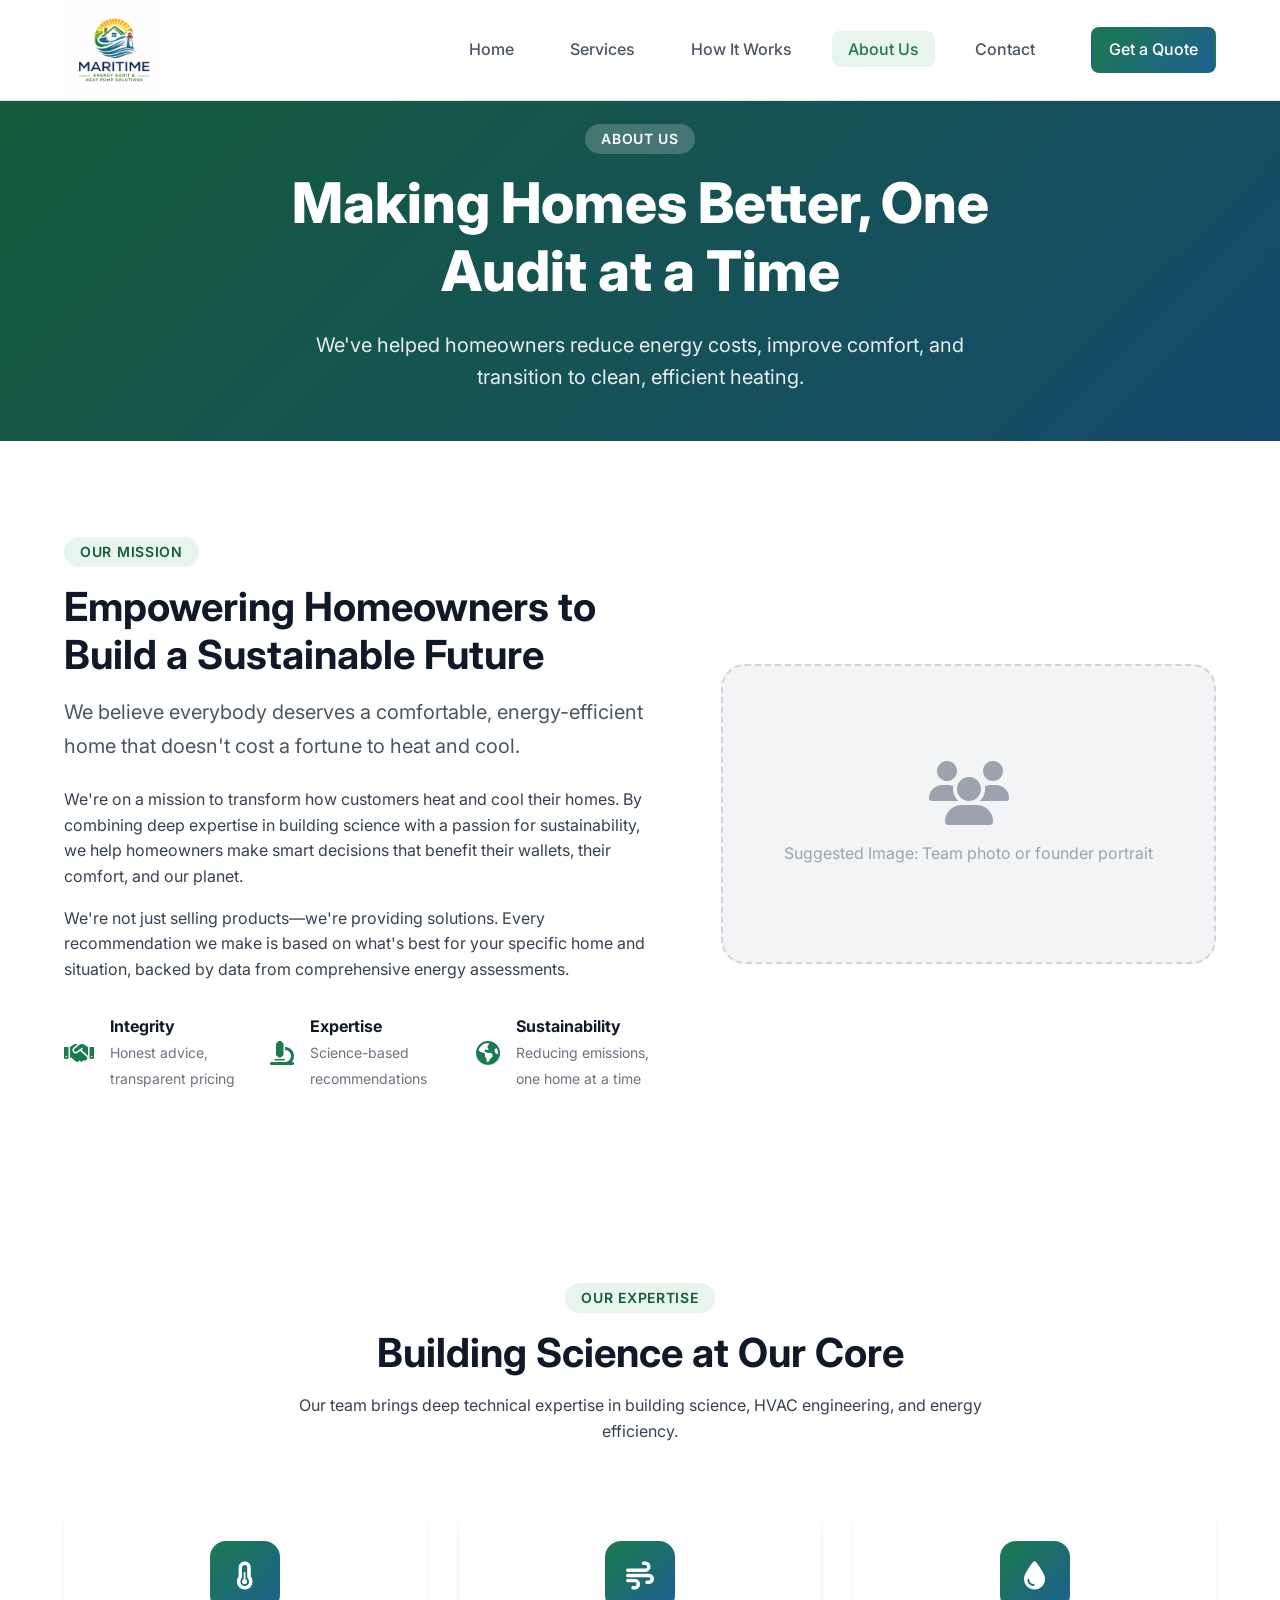
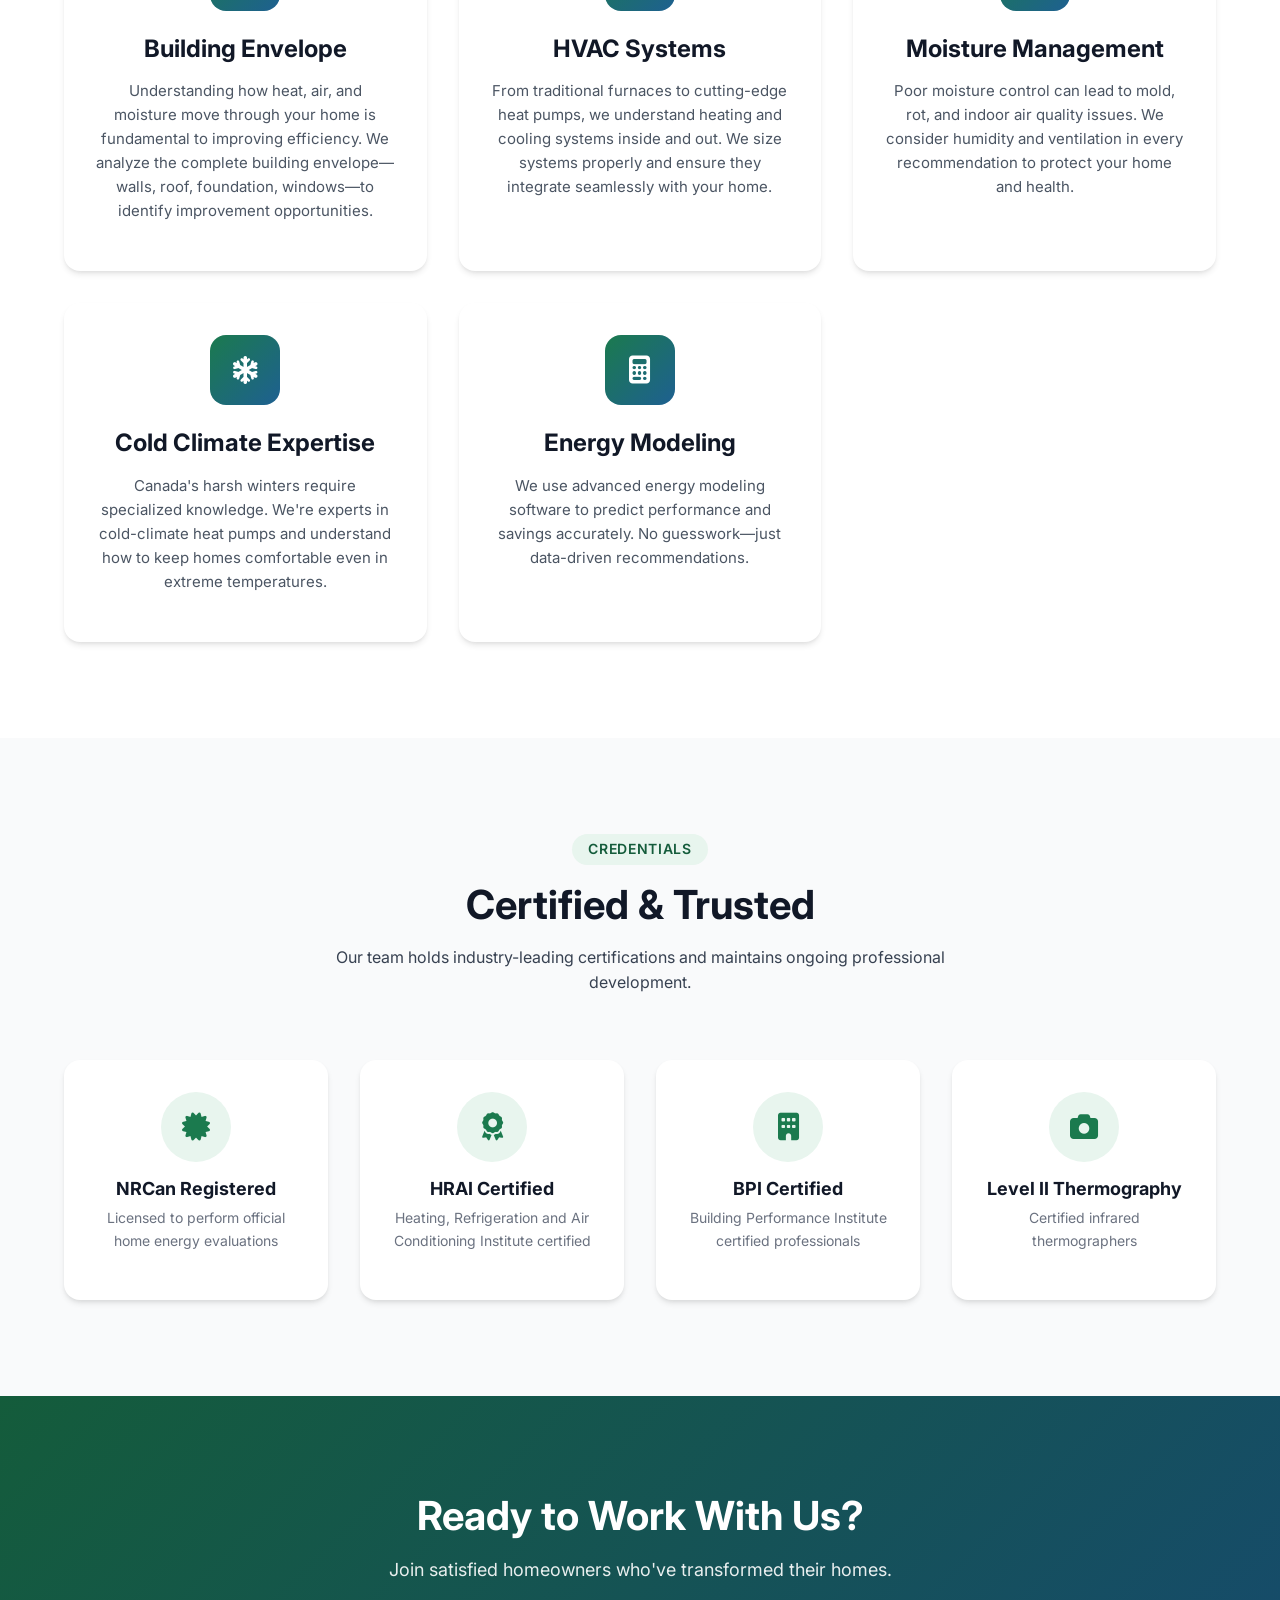
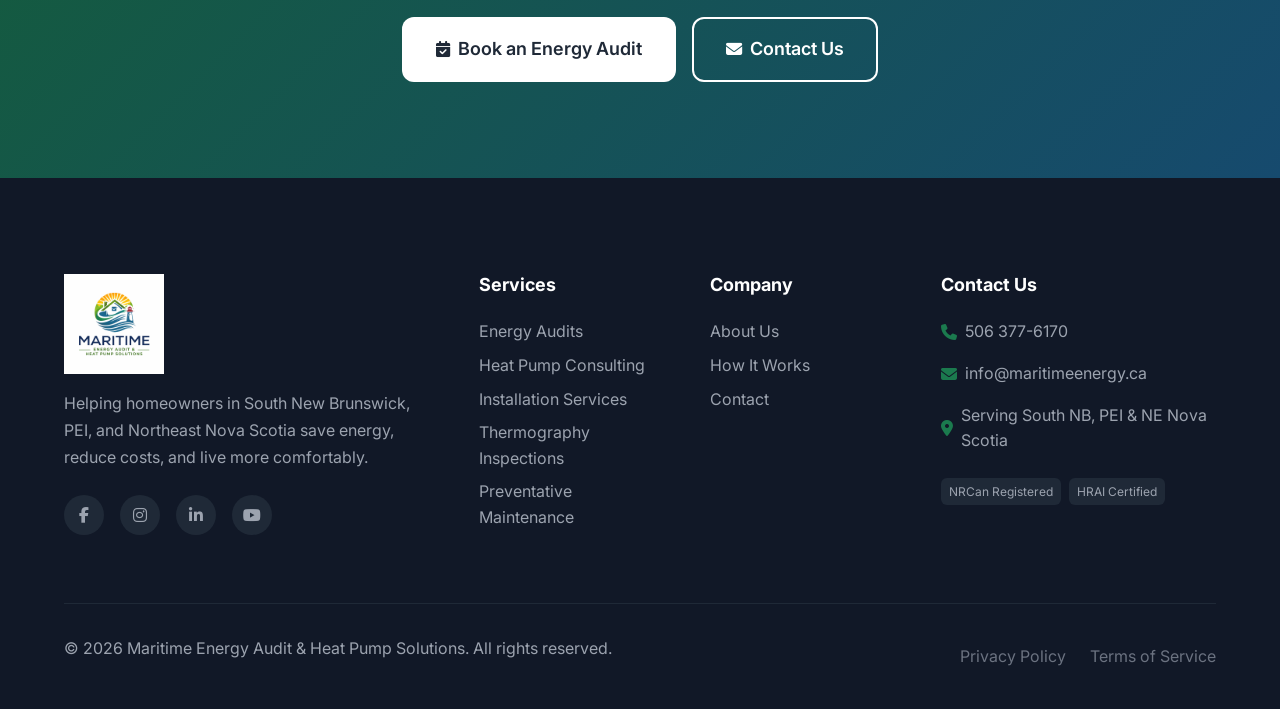
==== about.html @ e9a9e1b7 "Initial commit: Maritime Energy Audit & Heat Pump Solutions website" ====
<!DOCTYPE html>
<html lang="en">
<head>
    <meta charset="UTF-8">
    <meta name="viewport" content="width=device-width, initial-scale=1.0">
    <meta name="description" content="Learn about Maritime Energy Audit & Heat Pump Solutions - the Maritimes' trusted provider of home energy audits, heat pump consulting, and installation servi                <h2>Join satisfied homeowners who've transformed their homes with Maritime Energy Solutions.</h2>es.">
    <meta name="keywords" content="About Maritime Energy, Energy Efficiency Company Maritimes, Heat Pump Experts, Building Science, Nova Scotia, New Brunswick, PEI">
    <title>About Us | Maritime Energy Audit & Heat Pump Solutions</title>
    <link rel="stylesheet" href="css/styles.css">
    <link rel="stylesheet" href="https://cdnjs.cloudflare.com/ajax/libs/font-awesome/6.4.0/css/all.min.css">
    <link href="https://fonts.googleapis.com/css2?family=Inter:wght@300;400;500;600;700;800&display=swap" rel="stylesheet">
</head>
<body>
    <!-- Navigation -->
    <nav class="navbar" id="navbar">
        <div class="container">
            <a href="index.html" class="logo">
                <img src="images/logo.png" alt="Maritime Energy Audit & Heat Pump Solutions" class="logo-img">
            </a>
            <button class="nav-toggle" id="navToggle" aria-label="Toggle navigation">
                <span></span>
                <span></span>
                <span></span>
            </button>
            <ul class="nav-menu" id="navMenu">
                <li><a href="index.html">Home</a></li>
                <li><a href="services.html">Services</a></li>
                <li><a href="how-it-works.html">How It Works</a></li>
                
                <li><a href="about.html" class="active">About Us</a></li>
                <li><a href="contact.html">Contact</a></li>
                <li><a href="contact.html" class="btn btn-primary btn-nav">Get a Quote</a></li>
            </ul>
        </div>
    </nav>

    <!-- Page Hero -->
    <section class="page-hero about-hero">
        <div class="container">
            <div class="page-hero-content">
                <span class="section-tag">About Us</span>
                <h1>Making Homes Better, One Audit at a Time</h1>
                <p> We've helped homeowners reduce energy costs, improve comfort, and transition to clean, efficient heating.</p>
            </div>
        </div>
    </section>

    <!-- Mission Section -->
    <section class="mission-section section">
        <div class="container">
            <div class="mission-grid">
                <div class="mission-content">
                    <span class="section-tag">Our Mission</span>
                    <h2>Empowering Homeowners to Build a Sustainable Future</h2>
                    <p class="lead">We believe everybody deserves a comfortable, energy-efficient home that doesn't cost a fortune to heat and cool.</p>
                    <p>We're on a mission to transform how customers heat and cool their homes. By combining deep expertise in building science with a passion for sustainability, we help homeowners make smart decisions that benefit their wallets, their comfort, and our planet.</p>
                    <p>We're not just selling products—we're providing solutions. Every recommendation we make is based on what's best for your specific home and situation, backed by data from comprehensive energy assessments.</p>
                    <div class="mission-values">
                        <div class="value-item">
                            <i class="fas fa-handshake"></i>
                            <div>
                                <strong>Integrity</strong>
                                <span>Honest advice, transparent pricing</span>
                            </div>
                        </div>
                        <div class="value-item">
                            <i class="fas fa-microscope"></i>
                            <div>
                                <strong>Expertise</strong>
                                <span>Science-based recommendations</span>
                            </div>
                        </div>
                        <div class="value-item">
                            <i class="fas fa-globe-americas"></i>
                            <div>
                                <strong>Sustainability</strong>
                                <span>Reducing emissions, one home at a time</span>
                            </div>
                        </div>
                    </div>
                </div>
                <div class="mission-image">
                    <div class="image-placeholder large">
                        <i class="fas fa-users"></i>
                        <span>Suggested Image: Team photo or founder portrait</span>
                    </div>
                </div>
            </div>
        </div>
    </section>

    <!-- Expertise Section -->
    <section class="expertise-section section">
        <div class="container">
            <div class="section-header">
                <span class="section-tag">Our Expertise</span>
                <h2>Building Science at Our Core</h2>
                <p>Our team brings deep technical expertise in building science, HVAC engineering, and energy efficiency.</p>
            </div>
            <div class="expertise-grid">
                <div class="expertise-card">
                    <div class="expertise-icon">
                        <i class="fas fa-thermometer-half"></i>
                    </div>
                    <h3>Building Envelope</h3>
                    <p>Understanding how heat, air, and moisture move through your home is fundamental to improving efficiency. We analyze the complete building envelope—walls, roof, foundation, windows—to identify improvement opportunities.</p>
                </div>
                <div class="expertise-card">
                    <div class="expertise-icon">
                        <i class="fas fa-wind"></i>
                    </div>
                    <h3>HVAC Systems</h3>
                    <p>From traditional furnaces to cutting-edge heat pumps, we understand heating and cooling systems inside and out. We size systems properly and ensure they integrate seamlessly with your home.</p>
                </div>
                <div class="expertise-card">
                    <div class="expertise-icon">
                        <i class="fas fa-tint"></i>
                    </div>
                    <h3>Moisture Management</h3>
                    <p>Poor moisture control can lead to mold, rot, and indoor air quality issues. We consider humidity and ventilation in every recommendation to protect your home and health.</p>
                </div>
                <div class="expertise-card">
                    <div class="expertise-icon">
                        <i class="fas fa-snowflake"></i>
                    </div>
                    <h3>Cold Climate Expertise</h3>
                    <p>Canada's harsh winters require specialized knowledge. We're experts in cold-climate heat pumps and understand how to keep homes comfortable even in extreme temperatures.</p>
                </div>
                <div class="expertise-card">
                    <div class="expertise-icon">
                        <i class="fas fa-calculator"></i>
                    </div>
                    <h3>Energy Modeling</h3>
                    <p>We use advanced energy modeling software to predict performance and savings accurately. No guesswork—just data-driven recommendations.</p>
                </div>
            </div>
        </div>
    </section>

    <!-- Certifications Section -->
    <section class="certifications-section section bg-light">
        <div class="container">
            <div class="section-header">
                <span class="section-tag">Credentials</span>
                <h2>Certified & Trusted</h2>
                <p>Our team holds industry-leading certifications and maintains ongoing professional development.</p>
            </div>
            <div class="cert-grid">
                <div class="cert-item">
                    <div class="cert-logo">
                        <i class="fas fa-certificate"></i>
                    </div>
                    <h4>NRCan Registered</h4>
                    <p>Licensed to perform official home energy evaluations</p>
                </div>
                <div class="cert-item">
                    <div class="cert-logo">
                        <i class="fas fa-award"></i>
                    </div>
                    <h4>HRAI Certified</h4>
                    <p>Heating, Refrigeration and Air Conditioning Institute certified</p>
                </div>
                <div class="cert-item">
                    <div class="cert-logo">
                        <i class="fas fa-building"></i>
                    </div>
                    <h4>BPI Certified</h4>
                    <p>Building Performance Institute certified professionals</p>
                </div>
                <div class="cert-item">
                    <div class="cert-logo">
                        <i class="fas fa-camera"></i>
                    </div>
                    <h4>Level II Thermography</h4>
                    <p>Certified infrared thermographers</p>
                </div>
            </div>
        </div>
    </section>

    <!-- CTA Section -->
    <section class="cta section">
        <div class="container">
            <div class="cta-content">
                <h2>Ready to Work With Us?</h2>
                <p>Join satisfied homeowners who've transformed their homes.</p>
                <div class="cta-buttons">
                    <a href="contact.html?service=audit" class="btn btn-white btn-lg">
                        <i class="fas fa-calendar-check"></i>
                        Book an Energy Audit
                    </a>
                    <a href="contact.html" class="btn btn-outline-white btn-lg">
                        <i class="fas fa-envelope"></i>
                        Contact Us
                    </a>
                </div>
            </div>
        </div>
    </section>

    <!-- Footer -->
    <footer class="footer">
        <div class="container">
            <div class="footer-grid">
                <div class="footer-brand">
                    <a href="index.html" class="logo">
                        <img src="images/logo.png" alt="Maritime Energy Audit & Heat Pump Solutions" class="logo-img">
                    </a>
                    <p>Helping homeowners in South New Brunswick, PEI, and Northeast Nova Scotia save energy, reduce costs, and live more comfortably.</p>
                    <div class="social-links">
                        <a href="#" aria-label="Facebook"><i class="fab fa-facebook-f"></i></a>
                        <a href="#" aria-label="Instagram"><i class="fab fa-instagram"></i></a>
                        <a href="#" aria-label="LinkedIn"><i class="fab fa-linkedin-in"></i></a>
                        <a href="#" aria-label="YouTube"><i class="fab fa-youtube"></i></a>
                    </div>
                </div>
                <div class="footer-links">
                    <h4>Services</h4>
                    <ul>
                        <li><a href="services.html#audits">Energy Audits</a></li>
                        <li><a href="services.html#consulting">Heat Pump Consulting</a></li>
                        <li><a href="services.html#installation">Installation Services</a></li>
                        <li><a href="services.html#thermography">Thermography Inspections</a></li>
                        <li><a href="services.html#maintenance">Preventative Maintenance</a></li>
                    </ul>
                </div>
                <div class="footer-links">
                    <h4>Company</h4>
                    <ul>
                        <li><a href="about.html">About Us</a></li>
                        <li><a href="how-it-works.html">How It Works</a></li>
                        
                        <li><a href="contact.html">Contact</a></li>
                    </ul>
                </div>
                <div class="footer-contact">
                    <h4>Contact Us</h4>
                    <ul>
                        <li><i class="fas fa-phone"></i> 506 377-6170</li>
                        <li><i class="fas fa-envelope"></i> info@maritimeenergy.ca</li>
                        <li><i class="fas fa-map-marker-alt"></i> Serving South NB, PEI & NE Nova Scotia</li>
                    </ul>
                    <div class="certifications">
                        <span class="cert-badge">NRCan Registered</span>
                        <span class="cert-badge">HRAI Certified</span>
                    </div>
                </div>
            </div>
            <div class="footer-bottom">
                <p>&copy; 2026 Maritime Energy Audit & Heat Pump Solutions. All rights reserved.</p>
                <div class="footer-legal">
                    <a href="#">Privacy Policy</a>
                    <a href="#">Terms of Service</a>
                </div>
            </div>
        </div>
    </footer>

    <script src="js/main.js"></script>
</body>
</html>
---- css/styles.css ----
/* ===================================
   GreenHome Energy Solutions
   Main Stylesheet
   =================================== */

/* ===== CSS Variables ===== */
:root {
    /* Primary Colors - Maritime Theme */
    --primary-green: #1B7A4E;
    --primary-green-dark: #145C3B;
    --primary-green-light: #E8F5EE;
    --primary-blue: #1E6091;
    --primary-blue-dark: #164A6E;
    --primary-blue-light: #E3F1F9;
    
    /* Accent Colors for Maritime Theme */
    --maritime-teal: #2A9D8F;
    --maritime-sun: #F9A825;
    --maritime-red: #C62828;
    
    /* Neutral Colors */
    --white: #FFFFFF;
    --gray-50: #F9FAFB;
    --gray-100: #F3F4F6;
    --gray-200: #E5E7EB;
    --gray-300: #D1D5DB;
    --gray-400: #9CA3AF;
    --gray-500: #6B7280;
    --gray-600: #4B5563;
    --gray-700: #374151;
    --gray-800: #1F2937;
    --gray-900: #111827;
    
    /* Accent Colors */
    --accent-yellow: #F59E0B;
    --accent-red: #EF4444;
    --success: #10B981;
    --warning: #F59E0B;
    --error: #EF4444;
    
    /* Gradients */
    --gradient-primary: linear-gradient(135deg, #1B7A4E 0%, #1E6091 100%);
    --gradient-hero: linear-gradient(135deg, #145C3B 0%, #164A6E 100%);
    --gradient-dark: linear-gradient(135deg, #1F2937 0%, #111827 100%);
    
    /* Typography */
    --font-family: 'Inter', -apple-system, BlinkMacSystemFont, 'Segoe UI', Roboto, sans-serif;
    --font-size-base: 16px;
    --line-height-base: 1.6;
    
    /* Spacing */
    --spacing-xs: 0.25rem;
    --spacing-sm: 0.5rem;
    --spacing-md: 1rem;
    --spacing-lg: 1.5rem;
    --spacing-xl: 2rem;
    --spacing-2xl: 3rem;
    --spacing-3xl: 4rem;
    --spacing-4xl: 6rem;

    /* Header height (used to offset fixed navbar) */
    --header-height: 100px;
    
    /* Border Radius */
    --radius-sm: 0.375rem;
    --radius-md: 0.5rem;
    --radius-lg: 0.75rem;
    --radius-xl: 1rem;
    --radius-2xl: 1.5rem;
    --radius-full: 9999px;

    /* Shadows */
    --shadow-sm: 0 1px 2px 0 rgba(0, 0, 0, 0.05);
    --shadow-md: 0 4px 6px -1px rgba(0, 0, 0, 0.1), 0 2px 4px -1px rgba(0, 0, 0, 0.06);
    --shadow-lg: 0 10px 15px -3px rgba(0, 0, 0, 0.1), 0 4px 6px -2px rgba(0, 0, 0, 0.05);
    --shadow-xl: 0 20px 25px -5px rgba(0, 0, 0, 0.1), 0 10px 10px -5px rgba(0, 0, 0, 0.04);
    --shadow-2xl: 0 25px 50px -12px rgba(0, 0, 0, 0.25);
    
    /* Transitions */
    --transition-fast: 150ms ease;
    --transition-base: 300ms ease;
    --transition-slow: 500ms ease;
    
    /* Container */
    --container-max: 1200px;
    --container-padding: 1.5rem;
}

/* ===== Reset & Base ===== */
*, *::before, *::after {
    box-sizing: border-box;
    margin: 0;
    padding: 0;
}

html {
    font-size: var(--font-size-base);
    scroll-behavior: smooth;
}

body {
    font-family: var(--font-family);
    line-height: var(--line-height-base);
    color: var(--gray-700);
    background-color: var(--white);
    -webkit-font-smoothing: antialiased;
    -moz-osx-font-smoothing: grayscale;
    padding-top: var(--header-height); /* offset content for fixed header */
}

img {
    max-width: 100%;
    height: auto;
    display: block;
}

a {
    color: var(--primary-green);
    text-decoration: none;
    transition: color var(--transition-fast);
}

a:hover {
    color: var(--primary-green-dark);
}

ul, ol {
    list-style: none;
}

/* ===== Typography ===== */
h1, h2, h3, h4, h5, h6 {
    color: var(--gray-900);
    font-weight: 700;
    line-height: 1.2;
    margin-bottom: var(--spacing-md);
}

h1 {
    font-size: clamp(2.25rem, 5vw, 3.5rem);
    font-weight: 800;
}

h2 {
    font-size: clamp(1.75rem, 4vw, 2.5rem);
}

h3 {
    font-size: clamp(1.25rem, 3vw, 1.5rem);
}

h4 {
    font-size: 1.125rem;
}

p {
    margin-bottom: var(--spacing-md);
}

.lead {
    font-size: 1.125rem;
    color: var(--gray-600);
    line-height: 1.7;
}

/* ===== Layout ===== */
.container {
    max-width: var(--container-max);
    margin: 0 auto;
    padding: 0 var(--container-padding);
}

.section {
    padding: var(--spacing-4xl) 0;
}

.section.bg-light {
    background-color: var(--gray-50);
}

.section-header {
    text-align: center;
    max-width: 700px;
    margin: 0 auto var(--spacing-3xl);
}

.section-tag {
    display: inline-block;
    background: var(--primary-green-light);
    color: var(--primary-green-dark);
    padding: var(--spacing-xs) var(--spacing-md);
    border-radius: var(--radius-full);
    font-size: 0.875rem;
    font-weight: 600;
    text-transform: uppercase;
    letter-spacing: 0.05em;
    margin-bottom: var(--spacing-md);
}

/* ===== Buttons ===== */
.btn {
    display: inline-flex;
    align-items: center;
    justify-content: center;
    gap: var(--spacing-sm);
    padding: 0.75rem 1.5rem;
    font-size: 1rem;
    font-weight: 600;
    border-radius: var(--radius-lg);
    border: 2px solid transparent;
    cursor: pointer;
    transition: all var(--transition-fast);
    text-decoration: none;
    white-space: nowrap;
}

.btn i {
    font-size: 0.9em;
}

.btn-primary {
    background: var(--gradient-primary);
    color: var(--white);
    border-color: transparent;
}

.btn-primary:hover {
    transform: translateY(-2px);
    box-shadow: var(--shadow-lg);
    color: var(--white);
}

.btn-secondary {
    background: var(--white);
    color: var(--gray-800);
    border-color: var(--gray-300);
}

.btn-secondary:hover {
    background: var(--gray-50);
    border-color: var(--gray-400);
    color: var(--gray-900);
}

.btn-outline {
    background: transparent;
    color: var(--primary-green);
    border-color: var(--primary-green);
}

.btn-outline:hover {
    background: var(--primary-green);
    color: var(--white);
}

.btn-white {
    background: var(--white);
    color: var(--gray-800);
}

.btn-white:hover {
    background: var(--gray-100);
    color: var(--gray-900);
    transform: translateY(-2px);
}

.btn-outline-white {
    background: transparent;
    color: var(--white);
    border-color: var(--white);
}

.btn-outline-white:hover {
    background: var(--white);
    color: var(--gray-800);
}

.btn-lg {
    padding: 1rem 2rem;
    font-size: 1.125rem;
}

.btn-block {
    width: 100%;
}

.btn-link {
    display: inline-flex;
    align-items: center;
    gap: var(--spacing-sm);
    color: var(--primary-green);
    font-weight: 600;
    transition: gap var(--transition-fast);
}

.btn-link:hover {
    gap: var(--spacing-md);
}

/* ===== Navigation ===== */
.navbar {
    position: fixed;
    top: 0;
    left: 0;
    right: 0;
    z-index: 1000;
    background: rgba(255, 255, 255, 0.95);
    backdrop-filter: blur(10px);
    border-bottom: 1px solid var(--gray-200);
    transition: all var(--transition-base);
}

.navbar .container {
    display: flex;
    align-items: center;
    justify-content: space-between;
    height: var(--header-height);
    padding-top: var(--spacing-sm);
    padding-bottom: var(--spacing-sm);
}

.logo {
    display: flex;
    align-items: center;
    gap: var(--spacing-sm);
    font-size: 1.5rem;
    font-weight: 800;
    color: var(--gray-900);
}

.logo-img {
    height: 100px;
    max-width: 380px;
    filter: none;
    object-fit: contain;
}

.logo i {
    color: var(--primary-green);
    font-size: 1.75rem;
}

.logo:hover {
    color: var(--gray-900);
}

.nav-menu {
    display: flex;
    align-items: center;
    gap: var(--spacing-lg);
}

.nav-menu a {
    color: var(--gray-600);
    font-weight: 500;
    padding: var(--spacing-sm) var(--spacing-md);
    border-radius: var(--radius-md);
    transition: all var(--transition-fast);
}

.nav-menu a:hover,
.nav-menu a.active {
    color: var(--primary-green);
    background: var(--primary-green-light);
}

.nav-menu .btn-nav {
    margin-left: var(--spacing-md);
    color: var(--white) !important;
}

.nav-menu .btn-nav:hover {
    color: var(--white) !important;
}

.nav-toggle {
    display: none;
    flex-direction: column;
    gap: 5px;
    background: none;
    border: none;
    cursor: pointer;
    padding: var(--spacing-sm);
}

.nav-toggle span {
    display: block;
    width: 24px;
    height: 2px;
    background: var(--gray-700);
    transition: all var(--transition-fast);
}

/* ===== Hero Section ===== */
.hero {
    position: relative;
    min-height: 100vh;
    display: flex;
    align-items: center;
    padding: 20px 0 80px; /* reduced top padding by ~100px to remove extra gap */
    overflow: hidden;
}

.hero-bg {
    position: absolute;
    inset: 0;
    background: var(--gradient-hero);
    opacity: 0.05;
}

.hero .container {
    display: grid;
    grid-template-columns: 1fr 1fr;
    gap: var(--spacing-3xl);
    align-items: center;
}

.hero-content h1 {
    margin-bottom: var(--spacing-lg);
}

.hero-content .highlight {
    background: var(--gradient-primary);
    -webkit-background-clip: text;
    -webkit-text-fill-color: transparent;
    background-clip: text;
}

.hero-subtitle {
    font-size: 1.25rem;
    color: var(--gray-600);
    margin-bottom: var(--spacing-xl);
    line-height: 1.7;
}

.hero-buttons {
    display: flex;
    flex-wrap: wrap;
    gap: var(--spacing-md);
    margin-bottom: var(--spacing-2xl);
}

.hero-stats {
    display: flex;
    gap: var(--spacing-2xl);
}

.stat {
    text-align: left;
}

.stat-number {
    display: block;
    font-size: 2rem;
    font-weight: 800;
    color: var(--primary-green);
}

.stat-label {
    font-size: 0.875rem;
    color: var(--gray-500);
}

.hero-image {
    position: relative;
}

.hero-img {
    width: 100%;
    max-width: 600px;
    height: auto;
    border-radius: var(--radius-2xl);
    box-shadow: var(--shadow-2xl);
    object-fit: cover;
}

.benefits-img {
    width: 100%;
    height: auto;
    border-radius: var(--radius-2xl);
    box-shadow: var(--shadow-xl);
    object-fit: cover;
}

.hero-image-placeholder,
.image-placeholder {
    background: var(--gray-100);
    border-radius: var(--radius-2xl);
    display: flex;
    flex-direction: column;
    align-items: center;
    justify-content: center;
    gap: var(--spacing-md);
    padding: var(--spacing-2xl);
    min-height: 400px;
    color: var(--gray-400);
    border: 2px dashed var(--gray-300);
}

.hero-image-placeholder i,
.image-placeholder i {
    font-size: 4rem;
}

.image-placeholder.large {
    min-height: 300px;
}

.hero-wave {
    position: absolute;
    bottom: 0;
    left: 0;
    right: 0;
}

.hero-wave svg {
    display: block;
    width: 100%;
}

/* ===== Page Hero ===== */
.page-hero {
    background: var(--gradient-hero);
    /* reduce top padding by ~100px so page hero begins just below header */
    padding: calc(var(--header-height) + var(--spacing-lg) - 100px) 0 var(--spacing-xl);
    text-align: center;
}

.page-hero-content {
    max-width: 700px;
    margin: 0 auto;
}

.page-hero h1 {
    color: var(--white);
    margin-bottom: var(--spacing-lg);
}

.page-hero p {
    color: rgba(255, 255, 255, 0.9);
    font-size: 1.25rem;
}

.page-hero .section-tag {
    background: rgba(255, 255, 255, 0.2);
    color: var(--white);
}

/* ===== Services Overview ===== */
.services-grid {
    display: grid;
    grid-template-columns: repeat(4, 1fr);
    gap: var(--spacing-xl);
}

.service-card {
    background: var(--white);
    border-radius: var(--radius-xl);
    padding: var(--spacing-xl);
    text-align: center;
    box-shadow: var(--shadow-md);
    transition: all var(--transition-base);
    position: relative;
    border: 1px solid var(--gray-200);
}

.service-card:hover {
    transform: translateY(-8px);
    box-shadow: var(--shadow-xl);
}

.service-card.featured {
    border: 2px solid var(--primary-green);
}

.service-badge {
    position: absolute;
    top: -12px;
    left: 50%;
    transform: translateX(-50%);
    background: var(--primary-green);
    color: var(--white);
    padding: var(--spacing-xs) var(--spacing-md);
    border-radius: var(--radius-full);
    font-size: 0.75rem;
    font-weight: 600;
    white-space: nowrap;
}

.service-icon {
    width: 80px;
    height: 80px;
    background: var(--gradient-primary);
    border-radius: var(--radius-xl);
    display: flex;
    align-items: center;
    justify-content: center;
    margin: 0 auto var(--spacing-lg);
}

.service-icon i {
    font-size: 2rem;
    color: var(--white);
}

.service-card h3 {
    margin-bottom: var(--spacing-md);
}

.service-card p {
    color: var(--gray-600);
    margin-bottom: var(--spacing-lg);
}

/* ===== Benefits Section ===== */
.benefits-content {
    display: grid;
    grid-template-columns: 1fr 1fr;
    gap: var(--spacing-3xl);
    align-items: center;
}

.benefits-text h2 {
    margin-bottom: var(--spacing-lg);
}

.benefits-text > p {
    color: var(--gray-600);
    margin-bottom: var(--spacing-xl);
}

.benefits-list {
    margin-bottom: var(--spacing-xl);
}

.benefits-list li {
    display: flex;
    gap: var(--spacing-md);
    margin-bottom: var(--spacing-lg);
}

.benefits-list li i {
    color: var(--primary-green);
    font-size: 1.5rem;
    flex-shrink: 0;
    margin-top: 2px;
}

.benefits-list strong {
    display: block;
    color: var(--gray-900);
    margin-bottom: var(--spacing-xs);
}

.benefits-list span {
    color: var(--gray-600);
    font-size: 0.9375rem;
}

/* ===== Calculator Section ===== */
.calculator-container {
    display: grid;
    grid-template-columns: 1fr 1fr;
    gap: var(--spacing-2xl);
    background: var(--white);
    border-radius: var(--radius-2xl);
    box-shadow: var(--shadow-xl);
    overflow: hidden;
}

.calculator-form {
    padding: var(--spacing-2xl);
}

.form-group {
    margin-bottom: var(--spacing-lg);
}

.form-group label {
    display: block;
    font-weight: 600;
    color: var(--gray-700);
    margin-bottom: var(--spacing-sm);
}

.form-group input,
.form-group select,
.form-group textarea {
    width: 100%;
    padding: 0.875rem 1rem;
    font-size: 1rem;
    border: 2px solid var(--gray-200);
    border-radius: var(--radius-lg);
    transition: all var(--transition-fast);
    font-family: inherit;
}

.form-group input:focus,
.form-group select:focus,
.form-group textarea:focus {
    outline: none;
    border-color: var(--primary-green);
    box-shadow: 0 0 0 3px var(--primary-green-light);
}

.calculator-results {
    background: var(--gradient-primary);
    padding: var(--spacing-2xl);
    display: flex;
    align-items: center;
    justify-content: center;
}

.results-placeholder {
    text-align: center;
    color: var(--white);
}

.results-placeholder i {
    font-size: 4rem;
    margin-bottom: var(--spacing-md);
    opacity: 0.8;
}

.results-content {
    color: var(--white);
}

.results-content h3 {
    color: var(--white);
    margin-bottom: var(--spacing-xl);
}

.result-item {
    margin-bottom: var(--spacing-lg);
    padding-bottom: var(--spacing-lg);
    border-bottom: 1px solid rgba(255, 255, 255, 0.2);
}

.result-item:last-child {
    border-bottom: none;
}

.result-label {
    display: block;
    font-size: 0.875rem;
    opacity: 0.9;
    margin-bottom: var(--spacing-xs);
}

.result-value {
    font-size: 2rem;
    font-weight: 700;
}

.result-note {
    font-size: 0.875rem;
    opacity: 0.8;
}

/* Calculator disclaimer */
.calculator-disclaimer {
    font-size: 0.85rem;
    color: var(--gray-600);
    margin-top: var(--spacing-sm);
    max-width: 800px;
}

/* ===== Before/After Section ===== */
.comparison-grid {
    display: grid;
    grid-template-columns: repeat(2, 1fr);
    gap: var(--spacing-xl);
}

.comparison-card {
    background: var(--white);
    border-radius: var(--radius-xl);
    box-shadow: var(--shadow-lg);
    overflow: hidden;
}

.comparison-header {
    padding: var(--spacing-lg);
    background: var(--gray-50);
    border-bottom: 1px solid var(--gray-200);
}

.comparison-header h3 {
    margin-bottom: var(--spacing-xs);
}

.location {
    color: var(--gray-500);
    font-size: 0.875rem;
}

.location i {
    margin-right: var(--spacing-xs);
}

.comparison-content {
    display: grid;
    grid-template-columns: 1fr auto 1fr;
    gap: var(--spacing-md);
    padding: var(--spacing-lg);
}

.comparison-item {
    padding: var(--spacing-md);
    border-radius: var(--radius-lg);
}

.comparison-item.before {
    background: var(--gray-100);
}

.comparison-item.after {
    background: var(--primary-green-light);
}

.comparison-item .label {
    display: inline-block;
    padding: var(--spacing-xs) var(--spacing-sm);
    background: var(--gray-700);
    color: var(--white);
    font-size: 0.75rem;
    font-weight: 600;
    border-radius: var(--radius-sm);
    margin-bottom: var(--spacing-md);
}

.comparison-item.after .label {
    background: var(--primary-green);
}

.comparison-item .details p {
    font-size: 0.875rem;
    margin-bottom: var(--spacing-sm);
}

.comparison-arrow {
    display: flex;
    align-items: center;
    color: var(--primary-green);
    font-size: 1.5rem;
}

.comparison-savings {
    padding: var(--spacing-lg);
    background: var(--gradient-primary);
    text-align: center;
    color: var(--white);
}

.savings-amount {
    display: block;
    font-size: 1.5rem;
    font-weight: 700;
    margin-bottom: var(--spacing-xs);
}

.savings-percent {
    font-size: 0.875rem;
    opacity: 0.9;
}

/* ===== Testimonials ===== */
.testimonials-slider {
    display: grid;
    grid-template-columns: repeat(3, 1fr);
    gap: var(--spacing-xl);
}

.testimonial-card {
    background: var(--white);
    border-radius: var(--radius-xl);
    padding: var(--spacing-xl);
    box-shadow: var(--shadow-md);
    border: 1px solid var(--gray-200);
}

.testimonial-rating {
    color: var(--accent-yellow);
    margin-bottom: var(--spacing-md);
}

.testimonial-rating i {
    margin-right: 2px;
}

.testimonial-text {
    font-style: italic;
    color: var(--gray-600);
    margin-bottom: var(--spacing-lg);
    line-height: 1.7;
}

.testimonial-author {
    display: flex;
    align-items: center;
    gap: var(--spacing-md);
}

.author-avatar {
    width: 50px;
    height: 50px;
    background: var(--primary-green-light);
    border-radius: var(--radius-full);
    display: flex;
    align-items: center;
    justify-content: center;
    color: var(--primary-green);
}

.author-info strong {
    display: block;
    color: var(--gray-900);
}

.author-info span {
    font-size: 0.875rem;
    color: var(--gray-500);
}

/* ===== CTA Section ===== */
.cta {
    background: var(--gradient-hero);
}

.cta-content {
    text-align: center;
    max-width: 700px;
    margin: 0 auto;
}

.cta h2 {
    color: var(--white);
    margin-bottom: var(--spacing-md);
}

.cta p {
    color: rgba(255, 255, 255, 0.9);
    font-size: 1.125rem;
    margin-bottom: var(--spacing-xl);
}

.cta-buttons {
    display: flex;
    justify-content: center;
    flex-wrap: wrap;
    gap: var(--spacing-md);
}

/* ===== Service Area Section ===== */
.service-area-content {
    display: grid;
    grid-template-columns: 1fr 1fr;
    gap: var(--spacing-3xl);
    align-items: center;
}

.service-area-map-container {
    background: var(--white);
    border-radius: var(--radius-xl);
    padding: var(--spacing-lg);
    box-shadow: var(--shadow-lg);
    overflow: hidden;
}

.service-area-map-img {
    width: 100%;
    height: auto;
    display: block;
}

.service-area-details h3 {
    font-size: 1.5rem;
    color: var(--gray-800);
    margin-bottom: var(--spacing-xl);
}

.area-list {
    display: flex;
    flex-direction: column;
    gap: var(--spacing-lg);
}

.area-item {
    display: flex;
    align-items: flex-start;
    gap: var(--spacing-md);
}

.area-item i {
    font-size: 1.25rem;
    color: var(--primary-green);
    margin-top: 0.25rem;
    flex-shrink: 0;
}

.area-item strong {
    display: block;
    color: var(--gray-800);
    font-weight: 600;
    margin-bottom: 0.25rem;
}

.area-item span {
    color: var(--gray-600);
    font-size: 0.95rem;
}

.area-note {
    margin-top: var(--spacing-xl);
    padding: var(--spacing-md);
    background: var(--primary-green-light);
    border-radius: var(--radius-md);
    color: var(--gray-700);
    font-size: 0.95rem;
}

.area-note a {
    color: var(--primary-green);
    font-weight: 600;
}

.area-note a:hover {
    text-decoration: underline;
}

@media (max-width: 768px) {
    .service-area-content {
        grid-template-columns: 1fr;
        gap: var(--spacing-xl);
    }
    
    .service-area-map-container {
        order: -1;
    }
}

/* ===== Footer ===== */
.footer {
    background: var(--gray-900);
    color: var(--gray-400);
    padding: var(--spacing-4xl) 0 var(--spacing-xl);
}

.footer-grid {
    display: grid;
    grid-template-columns: 2fr 1fr 1fr 1.5fr;
    gap: var(--spacing-2xl);
    margin-bottom: var(--spacing-3xl);
}

.footer-brand .logo {
    color: var(--white);
    margin-bottom: var(--spacing-md);
}

.footer-brand .logo-img {
    height: 100px;
    max-width: 420px;
    filter: none; /* show original logo colors */
    object-fit: contain;
}

.footer-brand p {
    margin-bottom: var(--spacing-lg);
    line-height: 1.7;
}

.social-links {
    display: flex;
    gap: var(--spacing-md);
}

.social-links a {
    width: 40px;
    height: 40px;
    background: var(--gray-800);
    border-radius: var(--radius-full);
    display: flex;
    align-items: center;
    justify-content: center;
    color: var(--gray-400);
    transition: all var(--transition-fast);
}

.social-links a:hover {
    background: var(--primary-green);
    color: var(--white);
}

.footer-links h4,
.footer-contact h4 {
    color: var(--white);
    margin-bottom: var(--spacing-lg);
}

.footer-links ul li {
    margin-bottom: var(--spacing-sm);
}

.footer-links a {
    color: var(--gray-400);
}

.footer-links a:hover {
    color: var(--white);
}

.footer-contact ul li {
    display: flex;
    align-items: center;
    gap: var(--spacing-sm);
    margin-bottom: var(--spacing-md);
}

.footer-contact i {
    color: var(--primary-green);
}

.certifications {
    display: flex;
    flex-wrap: wrap;
    gap: var(--spacing-sm);
    margin-top: var(--spacing-lg);
}

.cert-badge {
    background: var(--gray-800);
    padding: var(--spacing-xs) var(--spacing-sm);
    border-radius: var(--radius-sm);
    font-size: 0.75rem;
    color: var(--gray-400);
}

.footer-bottom {
    display: flex;
    justify-content: space-between;
    align-items: center;
    padding-top: var(--spacing-xl);
    border-top: 1px solid var(--gray-800);
}

.footer-legal {
    display: flex;
    gap: var(--spacing-lg);
}

.footer-legal a {
    color: var(--gray-500);
}

.footer-legal a:hover {
    color: var(--white);
}

/* ===== Services Page ===== */
.services-nav {
    background: var(--white);
    border-bottom: 1px solid var(--gray-200);
    position: sticky;
    top: 80px;
    z-index: 100;
}

.services-nav-items {
    display: flex;
    justify-content: center;
    gap: var(--spacing-md);
    padding: var(--spacing-md) 0;
}

.services-nav-item {
    display: flex;
    align-items: center;
    gap: var(--spacing-sm);
    padding: var(--spacing-sm) var(--spacing-lg);
    color: var(--gray-600);
    border-radius: var(--radius-full);
    transition: all var(--transition-fast);
}

.services-nav-item:hover {
    background: var(--primary-green-light);
    color: var(--primary-green);
}

.service-detail-grid {
    display: grid;
    grid-template-columns: 1.2fr 1fr;
    gap: var(--spacing-3xl);
    align-items: start;
}

.service-detail-grid.reverse {
    grid-template-columns: 1fr 1.2fr;
}

.service-detail-grid.reverse .service-detail-content {
    order: 2;
}

.service-detail-content h2 {
    margin-bottom: var(--spacing-md);
}

.service-detail-content .lead {
    margin-bottom: var(--spacing-lg);
}

.service-features {
    margin: var(--spacing-xl) 0;
}

.service-features li {
    display: flex;
    gap: var(--spacing-md);
    margin-bottom: var(--spacing-md);
    padding-bottom: var(--spacing-md);
    border-bottom: 1px solid var(--gray-200);
}

.service-features li:last-child {
    border-bottom: none;
}

.service-features li i {
    color: var(--primary-green);
    margin-top: 3px;
}

.service-pricing {
    margin: var(--spacing-xl) 0;
}

.price-card {
    display: inline-block;
    background: var(--primary-green-light);
    padding: var(--spacing-lg) var(--spacing-xl);
    border-radius: var(--radius-xl);
}

.price-label {
    display: block;
    font-size: 0.875rem;
    color: var(--gray-600);
}

.price {
    display: block;
    font-size: 2.5rem;
    font-weight: 800;
    color: var(--primary-green-dark);
}

.price-note {
    display: block;
    font-size: 0.875rem;
    color: var(--gray-500);
}

.service-stats {
    display: flex;
    gap: var(--spacing-lg);
    margin-top: var(--spacing-xl);
}

.service-stat {
    background: var(--white);
    padding: var(--spacing-lg);
    border-radius: var(--radius-lg);
    text-align: center;
    box-shadow: var(--shadow-md);
    flex: 1;
}

.service-stat .stat-number {
    display: block;
    font-size: 1.5rem;
    font-weight: 700;
    color: var(--primary-green);
}

.service-stat .stat-label {
    font-size: 0.875rem;
    color: var(--gray-600);
}

.consulting-types {
    margin: var(--spacing-xl) 0;
}

.consulting-types h4 {
    margin-bottom: var(--spacing-md);
}

.types-grid {
    display: grid;
    grid-template-columns: repeat(2, 1fr);
    gap: var(--spacing-md);
}

.type-card {
    display: flex;
    align-items: center;
    gap: var(--spacing-md);
    padding: var(--spacing-md);
    background: var(--gray-50);
    border-radius: var(--radius-lg);
}

.type-card i {
    font-size: 1.5rem;
    color: var(--primary-blue);
}

/* Inspection Types Grid */
.inspection-types {
    margin-top: var(--spacing-xl);
}

.inspection-types h4 {
    margin-bottom: var(--spacing-md);
}

.inspection-types .types-grid {
    grid-template-columns: repeat(3, 1fr);
}

/* Maintenance Benefits */
.maintenance-benefits {
    margin-top: var(--spacing-xl);
}

.maintenance-benefits h4 {
    margin-bottom: var(--spacing-md);
}

.benefits-grid {
    display: grid;
    grid-template-columns: repeat(3, 1fr);
    gap: var(--spacing-md);
}

.benefit-item {
    display: flex;
    align-items: center;
    gap: var(--spacing-sm);
    padding: var(--spacing-md);
    background: var(--primary-green-light);
    border-radius: var(--radius-lg);
    font-weight: 500;
    color: var(--gray-800);
}

.benefit-item i {
    font-size: 1.25rem;
    color: var(--primary-green);
}

.warranty-info {
    display: flex;
    gap: var(--spacing-md);
    margin: var(--spacing-xl) 0;
}

.warranty-card {
    display: flex;
    align-items: center;
    gap: var(--spacing-md);
    padding: var(--spacing-md);
    background: var(--primary-green-light);
    border-radius: var(--radius-lg);
    flex: 1;
}

.warranty-card i {
    font-size: 2rem;
    color: var(--primary-green);
}

.warranty-card strong {
    display: block;
    color: var(--gray-900);
}

.warranty-card span {
    font-size: 0.875rem;
    color: var(--gray-600);
}

.maintenance-plans h4 {
    margin-bottom: var(--spacing-md);
}

.plans-grid {
    display: grid;
    grid-template-columns: repeat(3, 1fr);
    gap: var(--spacing-md);
}

.plan-card {
    background: var(--white);
    border: 2px solid var(--gray-200);
    border-radius: var(--radius-xl);
    padding: var(--spacing-lg);
    text-align: center;
    position: relative;
}

.plan-card.featured {
    border-color: var(--primary-green);
}

.plan-badge {
    position: absolute;
    top: -12px;
    left: 50%;
    transform: translateX(-50%);
    background: var(--primary-green);
    color: var(--white);
    padding: var(--spacing-xs) var(--spacing-md);
    border-radius: var(--radius-full);
    font-size: 0.75rem;
    font-weight: 600;
    white-space: nowrap;
}

.plan-card h5 {
    color: var(--gray-900);
    margin-bottom: var(--spacing-sm);
}

.plan-price {
    display: block;
    font-size: 1.5rem;
    font-weight: 700;
    color: var(--primary-green);
    margin-bottom: var(--spacing-md);
}

.plan-card ul {
    text-align: left;
}

.plan-card ul li {
    padding: var(--spacing-sm) 0;
    border-bottom: 1px solid var(--gray-100);
    font-size: 0.875rem;
    color: var(--gray-600);
}

/* ===== How It Works Page ===== */
.process-timeline {
    position: relative;
}

.process-step {
    display: grid;
    grid-template-columns: 60px 1fr 1fr;
    gap: var(--spacing-2xl);
    margin-bottom: var(--spacing-3xl);
    position: relative;
}

.process-step.reverse {
    grid-template-columns: 1fr 1fr 60px;
}

.process-step.reverse .step-number {
    order: 3;
}

.process-step.reverse .step-content {
    order: 2;
}

.process-step.reverse .step-image {
    order: 1;
}

.step-number {
    width: 60px;
    height: 60px;
    background: var(--gradient-primary);
    color: var(--white);
    font-size: 1.5rem;
    font-weight: 700;
    border-radius: var(--radius-full);
    display: flex;
    align-items: center;
    justify-content: center;
    position: relative;
    z-index: 1;
}

.process-step:not(:last-child) .step-number::after {
    content: '';
    position: absolute;
    top: 60px;
    left: 50%;
    transform: translateX(-50%);
    width: 2px;
    height: calc(100% + var(--spacing-3xl));
    background: var(--gray-200);
}

.step-icon {
    width: 60px;
    height: 60px;
    background: var(--primary-green-light);
    border-radius: var(--radius-lg);
    display: flex;
    align-items: center;
    justify-content: center;
    margin-bottom: var(--spacing-md);
}

.step-icon i {
    font-size: 1.5rem;
    color: var(--primary-green);
}

.step-content h2 {
    margin-bottom: var(--spacing-md);
}

.step-details {
    margin-top: var(--spacing-lg);
    padding: var(--spacing-lg);
    background: var(--gray-50);
    border-radius: var(--radius-xl);
}

.step-details h4 {
    margin-bottom: var(--spacing-md);
}

.step-details ul li {
    display: flex;
    gap: var(--spacing-sm);
    margin-bottom: var(--spacing-sm);
    color: var(--gray-600);
}

.step-details ul li i {
    color: var(--primary-green);
    margin-top: 3px;
}

.step-tip,
.step-deliverable,
.step-guarantee {
    display: flex;
    gap: var(--spacing-md);
    padding: var(--spacing-md);
    background: var(--primary-green-light);
    border-radius: var(--radius-lg);
    margin-top: var(--spacing-lg);
}

.step-tip i,
.step-deliverable i,
.step-guarantee i {
    font-size: 1.5rem;
    color: var(--primary-green);
}

.step-support {
    display: flex;
    gap: var(--spacing-lg);
    margin-top: var(--spacing-lg);
}

.support-item {
    display: flex;
    align-items: center;
    gap: var(--spacing-sm);
    color: var(--gray-600);
}

.support-item i {
    color: var(--primary-blue);
}

/* Timeline Summary */
.timeline-visual {
    display: flex;
    justify-content: space-between;
    align-items: flex-start;
    flex-wrap: wrap;
    gap: var(--spacing-md);
}

.timeline-item {
    text-align: center;
    flex: 1;
    min-width: 120px;
}

.timeline-icon {
    width: 60px;
    height: 60px;
    background: var(--white);
    border: 2px solid var(--gray-200);
    border-radius: var(--radius-full);
    display: flex;
    align-items: center;
    justify-content: center;
    margin: 0 auto var(--spacing-md);
}

.timeline-icon i {
    font-size: 1.5rem;
    color: var(--primary-green);
}

.timeline-item.highlight .timeline-icon {
    background: var(--gradient-primary);
    border-color: transparent;
}

.timeline-item.highlight .timeline-icon i {
    color: var(--white);
}

.timeline-day {
    display: block;
    font-size: 0.75rem;
    color: var(--primary-green);
    font-weight: 600;
    text-transform: uppercase;
    margin-bottom: var(--spacing-xs);
}

.timeline-content h4 {
    font-size: 0.9375rem;
    margin-bottom: var(--spacing-xs);
}

.timeline-content p {
    font-size: 0.8125rem;
    color: var(--gray-500);
}

.timeline-connector {
    flex: 0.5;
    height: 2px;
    background: var(--gray-200);
    margin-top: 30px;
}

/* ===== FAQ Section ===== */
.faq-grid {
    max-width: 800px;
    margin: 0 auto;
}

.faq-item {
    border: 1px solid var(--gray-200);
    border-radius: var(--radius-lg);
    margin-bottom: var(--spacing-md);
    overflow: hidden;
}

.faq-question {
    width: 100%;
    display: flex;
    justify-content: space-between;
    align-items: center;
    padding: var(--spacing-lg);
    background: var(--white);
    border: none;
    cursor: pointer;
    text-align: left;
    font-size: 1rem;
    font-weight: 600;
    color: var(--gray-800);
    transition: all var(--transition-fast);
}

.faq-question:hover {
    background: var(--gray-50);
}

.faq-question i {
    transition: transform var(--transition-fast);
}

.faq-item.active .faq-question i {
    transform: rotate(180deg);
}

.faq-answer {
    display: none;
    padding: 0 var(--spacing-lg) var(--spacing-lg);
    color: var(--gray-600);
}

.faq-item.active .faq-answer {
    display: block;
}

/* ===== Rebates Page ===== */
.rebate-highlights .highlights-grid {
    display: grid;
    grid-template-columns: repeat(3, 1fr);
    gap: var(--spacing-xl);
}

.highlight-card {
    display: flex;
    align-items: center;
    gap: var(--spacing-lg);
    background: var(--white);
    padding: var(--spacing-xl);
    border-radius: var(--radius-xl);
    box-shadow: var(--shadow-md);
}

.highlight-icon {
    width: 60px;
    height: 60px;
    background: var(--gradient-primary);
    border-radius: var(--radius-lg);
    display: flex;
    align-items: center;
    justify-content: center;
}

.highlight-icon i {
    font-size: 1.5rem;
    color: var(--white);
}

.highlight-amount {
    display: block;
    font-size: 1.5rem;
    font-weight: 700;
    color: var(--gray-900);
}

.highlight-label {
    color: var(--gray-500);
}

.rebate-cards {
    display: grid;
    grid-template-columns: repeat(3, 1fr);
    gap: var(--spacing-xl);
}

.rebate-card {
    background: var(--white);
    border-radius: var(--radius-xl);
    box-shadow: var(--shadow-md);
    overflow: hidden;
    position: relative;
    border: 1px solid var(--gray-200);
}

.rebate-card.featured {
    border: 2px solid var(--primary-green);
}

.rebate-badge {
    position: absolute;
    top: var(--spacing-md);
    right: var(--spacing-md);
    background: var(--primary-green);
    color: var(--white);
    padding: var(--spacing-xs) var(--spacing-sm);
    border-radius: var(--radius-full);
    font-size: 0.75rem;
    font-weight: 600;
}

.rebate-header {
    display: flex;
    align-items: center;
    gap: var(--spacing-md);
    padding: var(--spacing-lg);
    border-bottom: 1px solid var(--gray-200);
}

.rebate-logo {
    width: 50px;
    height: 50px;
    background: var(--primary-green-light);
    border-radius: var(--radius-lg);
    display: flex;
    align-items: center;
    justify-content: center;
}

.rebate-logo i {
    font-size: 1.5rem;
    color: var(--primary-green);
}

.rebate-header h3 {
    margin-bottom: var(--spacing-xs);
    font-size: 1.125rem;
}

.rebate-provider {
    font-size: 0.875rem;
    color: var(--gray-500);
}

.rebate-amount {
    padding: var(--spacing-lg);
    background: var(--gray-50);
    text-align: center;
}

.rebate-amount .amount {
    display: block;
    font-size: 2rem;
    font-weight: 800;
    color: var(--primary-green);
}

.rebate-amount .for-what {
    font-size: 0.875rem;
    color: var(--gray-600);
}

.rebate-details {
    padding: var(--spacing-lg);
}

.rebate-details h4 {
    font-size: 0.9375rem;
    margin-bottom: var(--spacing-md);
}

.rebate-details ul {
    margin-bottom: var(--spacing-md);
}

.rebate-details ul li {
    display: flex;
    gap: var(--spacing-sm);
    margin-bottom: var(--spacing-sm);
    font-size: 0.875rem;
    color: var(--gray-600);
}

.rebate-details ul li i {
    color: var(--primary-green);
    margin-top: 2px;
}

.rebate-note {
    display: flex;
    gap: var(--spacing-sm);
    padding: var(--spacing-md);
    background: var(--primary-green-light);
    border-radius: var(--radius-lg);
    font-size: 0.875rem;
    color: var(--primary-green-dark);
}

.rebate-card .btn {
    margin: var(--spacing-lg);
    margin-top: 0;
}

/* Province Tabs */
.tab-buttons {
    display: flex;
    flex-wrap: wrap;
    gap: var(--spacing-sm);
    margin-bottom: var(--spacing-xl);
    justify-content: center;
}

.tab-btn {
    padding: var(--spacing-sm) var(--spacing-lg);
    background: var(--gray-100);
    border: none;
    border-radius: var(--radius-full);
    cursor: pointer;
    font-weight: 500;
    color: var(--gray-600);
    transition: all var(--transition-fast);
}

.tab-btn:hover {
    background: var(--gray-200);
}

.tab-btn.active {
    background: var(--primary-green);
    color: var(--white);
}

.tab-content {
    display: none;
}

.tab-content.active {
    display: block;
}

.province-rebates {
    background: var(--white);
    border-radius: var(--radius-xl);
    padding: var(--spacing-xl);
    box-shadow: var(--shadow-md);
}

.province-rebates h3 {
    display: flex;
    align-items: center;
    gap: var(--spacing-sm);
    margin-bottom: var(--spacing-xl);
}

.province-rebates h3 i {
    color: var(--primary-green);
}

.rebate-list {
    display: grid;
    gap: var(--spacing-lg);
}

.rebate-item {
    padding: var(--spacing-lg);
    background: var(--gray-50);
    border-radius: var(--radius-lg);
}

.rebate-item-header {
    display: flex;
    justify-content: space-between;
    align-items: center;
    margin-bottom: var(--spacing-md);
}

.rebate-item-header h4 {
    margin-bottom: 0;
}

.rebate-value {
    background: var(--primary-green);
    color: var(--white);
    padding: var(--spacing-xs) var(--spacing-md);
    border-radius: var(--radius-full);
    font-weight: 600;
    font-size: 0.875rem;
}

.rebate-item p {
    color: var(--gray-600);
    margin-bottom: var(--spacing-md);
}

.rebate-item ul li {
    font-size: 0.875rem;
    color: var(--gray-600);
    padding: var(--spacing-xs) 0;
}

.province-total {
    margin-top: var(--spacing-xl);
    padding: var(--spacing-lg);
    background: var(--gradient-primary);
    color: var(--white);
    border-radius: var(--radius-lg);
    text-align: center;
}

.total-amount {
    font-size: 1.25rem;
    font-weight: 700;
}

/* Rebate Help */
.help-content {
    display: grid;
    grid-template-columns: 1fr 1fr;
    gap: var(--spacing-3xl);
    align-items: center;
}

.help-features li {
    display: flex;
    gap: var(--spacing-md);
    margin-bottom: var(--spacing-lg);
}

.help-features li i {
    font-size: 1.5rem;
    color: var(--primary-green);
    margin-top: 2px;
}

.help-features strong {
    display: block;
    color: var(--gray-900);
    margin-bottom: var(--spacing-xs);
}

.help-features span {
    color: var(--gray-600);
    font-size: 0.9375rem;
}

.help-stats {
    display: grid;
    grid-template-columns: repeat(3, 1fr);
    gap: var(--spacing-md);
}

.stat-card {
    background: var(--white);
    padding: var(--spacing-xl);
    border-radius: var(--radius-xl);
    text-align: center;
    box-shadow: var(--shadow-md);
}

.stat-icon {
    width: 60px;
    height: 60px;
    background: var(--primary-green-light);
    border-radius: var(--radius-lg);
    display: flex;
    align-items: center;
    justify-content: center;
    margin: 0 auto var(--spacing-md);
}

.stat-icon i {
    font-size: 1.5rem;
    color: var(--primary-green);
}

.stat-card .stat-number {
    display: block;
    font-size: 1.75rem;
    font-weight: 700;
    color: var(--gray-900);
}

.stat-card .stat-label {
    font-size: 0.875rem;
    color: var(--gray-500);
}

.rebate-calculator-cta {
    background: var(--gray-100);
    padding: var(--spacing-2xl) 0;
}

.calculator-cta-content {
    display: flex;
    justify-content: space-between;
    align-items: center;
    flex-wrap: wrap;
    gap: var(--spacing-lg);
}

.calculator-cta-text h2 {
    margin-bottom: var(--spacing-sm);
}

.calculator-cta-text p {
    margin-bottom: 0;
    color: var(--gray-600);
}

/* ===== About Page ===== */
.mission-grid {
    display: grid;
    grid-template-columns: 1.2fr 1fr;
    gap: var(--spacing-3xl);
    align-items: center;
}

.mission-content .lead {
    font-size: 1.25rem;
    margin-bottom: var(--spacing-lg);
}

.mission-values {
    display: grid;
    grid-template-columns: repeat(3, 1fr);
    gap: var(--spacing-lg);
    margin-top: var(--spacing-xl);
}

.value-item {
    display: flex;
    align-items: center;
    gap: var(--spacing-md);
}

.value-item i {
    font-size: 1.5rem;
    color: var(--primary-green);
}

.value-item strong {
    display: block;
    color: var(--gray-900);
}

.value-item span {
    font-size: 0.875rem;
    color: var(--gray-500);
}

.story-content {
    display: grid;
    grid-template-columns: 1fr 1.2fr;
    gap: var(--spacing-3xl);
    align-items: center;
}

.story-timeline {
    display: flex;
    gap: var(--spacing-lg);
    margin-top: var(--spacing-xl);
}

.timeline-milestone {
    background: var(--primary-green-light);
    padding: var(--spacing-md);
    border-radius: var(--radius-lg);
    text-align: center;
}

.timeline-milestone .year {
    display: block;
    font-size: 1.25rem;
    font-weight: 700;
    color: var(--primary-green);
}

.timeline-milestone .event {
    font-size: 0.8125rem;
    color: var(--gray-600);
}

.expertise-grid {
    display: grid;
    grid-template-columns: repeat(3, 1fr);
    gap: var(--spacing-xl);
}

.expertise-card {
    background: var(--white);
    padding: var(--spacing-xl);
    border-radius: var(--radius-xl);
    box-shadow: var(--shadow-md);
    text-align: center;
}

.expertise-icon {
    width: 70px;
    height: 70px;
    background: var(--gradient-primary);
    border-radius: var(--radius-xl);
    display: flex;
    align-items: center;
    justify-content: center;
    margin: 0 auto var(--spacing-lg);
}

.expertise-icon i {
    font-size: 1.75rem;
    color: var(--white);
}

.expertise-card h3 {
    margin-bottom: var(--spacing-md);
}

.expertise-card p {
    color: var(--gray-600);
    font-size: 0.9375rem;
}

.cert-grid {
    display: grid;
    grid-template-columns: repeat(4, 1fr);
    gap: var(--spacing-xl);
}

.cert-item {
    background: var(--white);
    padding: var(--spacing-xl);
    border-radius: var(--radius-xl);
    text-align: center;
    box-shadow: var(--shadow-md);
}

.cert-logo {
    width: 70px;
    height: 70px;
    background: var(--primary-green-light);
    border-radius: var(--radius-full);
    display: flex;
    align-items: center;
    justify-content: center;
    margin: 0 auto var(--spacing-md);
}

.cert-logo i {
    font-size: 1.75rem;
    color: var(--primary-green);
}

.cert-item h4 {
    margin-bottom: var(--spacing-sm);
}

.cert-item p {
    font-size: 0.875rem;
    color: var(--gray-500);
}

.impact-stats {
    display: grid;
    grid-template-columns: repeat(4, 1fr);
    gap: var(--spacing-xl);
    margin-bottom: var(--spacing-3xl);
}

.impact-stat {
    text-align: center;
}

.impact-icon {
    width: 80px;
    height: 80px;
    background: var(--gradient-primary);
    border-radius: var(--radius-xl);
    display: flex;
    align-items: center;
    justify-content: center;
    margin: 0 auto var(--spacing-md);
}

.impact-icon i {
    font-size: 2rem;
    color: var(--white);
}

.impact-number {
    display: block;
    font-size: 2.5rem;
    font-weight: 800;
    color: var(--gray-900);
}

.impact-label {
    color: var(--gray-500);
}

.impact-commitment {
    max-width: 800px;
    margin: 0 auto;
    text-align: center;
    padding: var(--spacing-xl);
    background: var(--primary-green-light);
    border-radius: var(--radius-xl);
}

.impact-commitment h3 {
    margin-bottom: var(--spacing-md);
}

.impact-commitment p {
    margin-bottom: 0;
    color: var(--gray-700);
}

.team-grid {
    display: grid;
    grid-template-columns: repeat(4, 1fr);
    gap: var(--spacing-xl);
}

.team-card {
    background: var(--white);
    border-radius: var(--radius-xl);
    overflow: hidden;
    box-shadow: var(--shadow-md);
    text-align: center;
}

.team-photo {
    padding: var(--spacing-xl);
    background: var(--gray-100);
}

.photo-placeholder {
    width: 120px;
    height: 120px;
    background: var(--gray-200);
    border-radius: var(--radius-full);
    display: flex;
    align-items: center;
    justify-content: center;
    margin: 0 auto;
}

.photo-placeholder i {
    font-size: 3rem;
    color: var(--gray-400);
}

.team-info {
    padding: var(--spacing-lg);
}

.team-info h4 {
    margin-bottom: var(--spacing-xs);
}

.team-role {
    display: block;
    color: var(--primary-green);
    font-weight: 600;
    font-size: 0.875rem;
    margin-bottom: var(--spacing-md);
}

.team-info p {
    font-size: 0.9375rem;
    color: var(--gray-600);
}

/* ===== Contact Page ===== */
.contact-grid {
    display: grid;
    grid-template-columns: 1.5fr 1fr;
    gap: var(--spacing-3xl);
}

.contact-form-wrapper {
    background: var(--white);
    border-radius: var(--radius-xl);
    padding: var(--spacing-2xl);
    box-shadow: var(--shadow-lg);
}

.form-header {
    margin-bottom: var(--spacing-xl);
}

.form-header h2 {
    margin-bottom: var(--spacing-sm);
}

.form-header p {
    color: var(--gray-600);
}

.form-row {
    display: grid;
    grid-template-columns: repeat(auto-fit, minmax(200px, 1fr));
    gap: var(--spacing-md);
}

.checkbox-group {
    margin: var(--spacing-lg) 0;
}

.checkbox-label {
    display: flex;
    align-items: flex-start;
    gap: var(--spacing-md);
    cursor: pointer;
}

.checkbox-label input {
    width: auto;
    margin-top: 4px;
}

.checkbox-label span {
    font-size: 0.9375rem;
    color: var(--gray-600);
}

.checkbox-label a {
    color: var(--primary-green);
}

.form-success {
    text-align: center;
    padding: var(--spacing-3xl);
}

.success-icon {
    width: 80px;
    height: 80px;
    background: var(--primary-green-light);
    border-radius: var(--radius-full);
    display: flex;
    align-items: center;
    justify-content: center;
    margin: 0 auto var(--spacing-lg);
}

.success-icon i {
    font-size: 2.5rem;
    color: var(--primary-green);
}

.form-success h3 {
    margin-bottom: var(--spacing-md);
}

.form-success p {
    color: var(--gray-600);
    margin-bottom: var(--spacing-xl);
}

.contact-sidebar {
    display: flex;
    flex-direction: column;
    gap: var(--spacing-xl);
}

.contact-info-card,
.service-area-card,
.quick-links-card,
.trust-card {
    background: var(--white);
    border-radius: var(--radius-xl);
    padding: var(--spacing-xl);
    box-shadow: var(--shadow-md);
}

.contact-info-card h3,
.service-area-card h3,
.quick-links-card h3,
.trust-card h3 {
    margin-bottom: var(--spacing-lg);
}

.contact-methods {
    display: flex;
    flex-direction: column;
    gap: var(--spacing-lg);
}

.contact-method {
    display: flex;
    gap: var(--spacing-md);
}

.method-icon {
    width: 50px;
    height: 50px;
    background: var(--primary-green-light);
    border-radius: var(--radius-lg);
    display: flex;
    align-items: center;
    justify-content: center;
    flex-shrink: 0;
}

.method-icon i {
    font-size: 1.25rem;
    color: var(--primary-green);
}

.method-details strong {
    display: block;
    color: var(--gray-900);
    margin-bottom: var(--spacing-xs);
}

.method-details a {
    display: block;
    font-weight: 600;
}

.method-details span {
    font-size: 0.875rem;
    color: var(--gray-500);
}

.map-placeholder {
    background: var(--gray-100);
    border-radius: var(--radius-lg);
    padding: var(--spacing-xl);
    text-align: center;
    margin-bottom: var(--spacing-lg);
}

.map-placeholder i {
    font-size: 3rem;
    color: var(--gray-400);
    margin-bottom: var(--spacing-md);
}

.map-placeholder span {
    display: block;
    font-weight: 600;
    color: var(--gray-700);
}

.map-placeholder p {
    font-size: 0.875rem;
    color: var(--gray-500);
    margin-bottom: 0;
}

.provinces-served h4 {
    font-size: 0.9375rem;
    margin-bottom: var(--spacing-md);
}

.province-tags {
    display: flex;
    flex-wrap: wrap;
    gap: var(--spacing-sm);
}

.province-tag {
    background: var(--primary-green-light);
    color: var(--primary-green-dark);
    padding: var(--spacing-xs) var(--spacing-sm);
    border-radius: var(--radius-full);
    font-size: 0.75rem;
    font-weight: 500;
}

.quick-links-card ul li {
    margin-bottom: var(--spacing-sm);
}

.quick-links-card a {
    display: flex;
    align-items: center;
    gap: var(--spacing-sm);
    padding: var(--spacing-sm);
    border-radius: var(--radius-md);
    color: var(--gray-700);
    transition: all var(--transition-fast);
}

.quick-links-card a:hover {
    background: var(--primary-green-light);
    color: var(--primary-green);
}

.trust-list li {
    display: flex;
    align-items: center;
    gap: var(--spacing-sm);
    padding: var(--spacing-sm) 0;
    border-bottom: 1px solid var(--gray-100);
}

.trust-list li:last-child {
    border-bottom: none;
}

.trust-list i {
    color: var(--primary-green);
}

/* ===== Mobile Responsive ===== */
@media (max-width: 1024px) {
    .services-grid {
        grid-template-columns: repeat(2, 1fr);
    }
    
    .testimonials-slider {
        grid-template-columns: repeat(2, 1fr);
    }
    
    .footer-grid {
        grid-template-columns: repeat(2, 1fr);
    }
    
    .rebate-cards {
        grid-template-columns: repeat(2, 1fr);
    }
    
    .cert-grid {
        grid-template-columns: repeat(2, 1fr);
    }
    
    .impact-stats {
        grid-template-columns: repeat(2, 1fr);
    }
    
    .team-grid {
        grid-template-columns: repeat(2, 1fr);
    }
    
    .expertise-grid {
        grid-template-columns: repeat(2, 1fr);
    }
    
    .help-stats {
        grid-template-columns: 1fr;
    }
}

@media (max-width: 768px) {
    :root {
        --spacing-4xl: 4rem;
    }
    
    .navbar .container {
        height: 100px;
        padding-top: var(--spacing-sm);
        padding-bottom: var(--spacing-sm);
    }
    
    .nav-toggle {
        display: flex;
    }
    
    .nav-menu {
        position: fixed;
        top: 70px;
        left: 0;
        right: 0;
        background: var(--white);
        flex-direction: column;
        padding: var(--spacing-lg);
        gap: 0;
        box-shadow: var(--shadow-lg);
        display: none;
    }
    
    .nav-menu.active {
        display: flex;
    }
    
    .nav-menu a {
        display: block;
        padding: var(--spacing-md);
        border-bottom: 1px solid var(--gray-100);
    }
    
    .nav-menu .btn-nav {
        margin: var(--spacing-md) 0 0;
    }
    
    .hero .container {
        grid-template-columns: 1fr;
        text-align: center;
    }
    
    .hero-buttons {
        justify-content: center;
    }
    
    .hero-stats {
        justify-content: center;
    }
    
    .hero-image {
        display: none;
    }
    
    .services-grid {
        grid-template-columns: 1fr;
    }
    
    .benefits-content,
    .calculator-container,
    .comparison-grid,
    .mission-grid,
    .story-content,
    .help-content,
    .contact-grid {
        grid-template-columns: 1fr;
    }
    
    .service-detail-grid,
    .service-detail-grid.reverse {
        grid-template-columns: 1fr;
    }
    
    .service-detail-grid.reverse .service-detail-content,
    .service-detail-grid.reverse .step-image {
        order: unset;
    }
    
    .testimonials-slider {
        grid-template-columns: 1fr;
    }
    
    .footer-grid {
        grid-template-columns: 1fr;
        text-align: center;
    }
    
    .social-links {
        justify-content: center;
    }
    
    .footer-bottom {
        flex-direction: column;
        gap: var(--spacing-md);
        text-align: center;
    }
    
    .process-step,
    .process-step.reverse {
        grid-template-columns: 1fr;
        text-align: center;
    }
    
    .step-number {
        margin: 0 auto var(--spacing-lg);
    }
    
    .process-step:not(:last-child) .step-number::after {
        display: none;
    }
    
    .step-image {
        order: 3 !important;
    }
    
    .step-icon {
        margin: 0 auto var(--spacing-md);
    }
    
    .timeline-visual {
        flex-direction: column;
        align-items: center;
    }
    
    .timeline-connector {
        width: 2px;
        height: 30px;
        margin: 0;
    }
    
    .rebate-cards {
        grid-template-columns: 1fr;
    }
    
    .rebate-highlights .highlights-grid {
        grid-template-columns: 1fr;
    }
    
    .tab-buttons {
        flex-direction: column;
    }
    
    .cert-grid,
    .impact-stats,
    .team-grid,
    .expertise-grid {
        grid-template-columns: 1fr;
    }
    
    .mission-values {
        grid-template-columns: 1fr;
    }
    
    .story-timeline {
        flex-direction: column;
    }
    
    .warranty-info {
        flex-direction: column;
    }
    
    .plans-grid {
        grid-template-columns: 1fr;
    }
    
    .types-grid {
        grid-template-columns: 1fr;
    }
    
    .inspection-types .types-grid {
        grid-template-columns: 1fr;
    }
    
    .benefits-grid {
        grid-template-columns: 1fr;
    }
    
    .services-nav-items {
        flex-wrap: wrap;
        gap: var(--spacing-sm);
    }
    
    .services-nav-item span {
        display: none;
    }
    
    .calculator-cta-content {
        flex-direction: column;
        text-align: center;
    }
    
    .comparison-content {
        grid-template-columns: 1fr;
    }
    
    .comparison-arrow {
        transform: rotate(90deg);
        justify-content: center;
    }
}

@media (max-width: 480px) {
    .btn-lg {
        padding: 0.875rem 1.5rem;
        font-size: 1rem;
    }
    
    .hero-buttons {
        flex-direction: column;
    }
    
    .hero-stats {
        flex-direction: column;
        gap: var(--spacing-lg);
    }
    
    .cta-buttons {
        flex-direction: column;
    }
    
    .form-row {
        grid-template-columns: 1fr;
    }
}

/* ===== Utility Classes ===== */
.text-center {
    text-align: center;
}

.text-left {
    text-align: left;
}

.text-right {
    text-align: right;
}

.mb-0 {
    margin-bottom: 0;
}

.mt-0 {
    margin-top: 0;
}

/* ===== Animations ===== */
@keyframes fadeIn {
    from {
        opacity: 0;
        transform: translateY(20px);
    }
    to {
        opacity: 1;
        transform: translateY(0);
    }
}

.fade-in {
    animation: fadeIn 0.6s ease forwards;
}

/* Smooth scroll behavior */
@media (prefers-reduced-motion: no-preference) {
    html {
        scroll-behavior: smooth;
    }
}
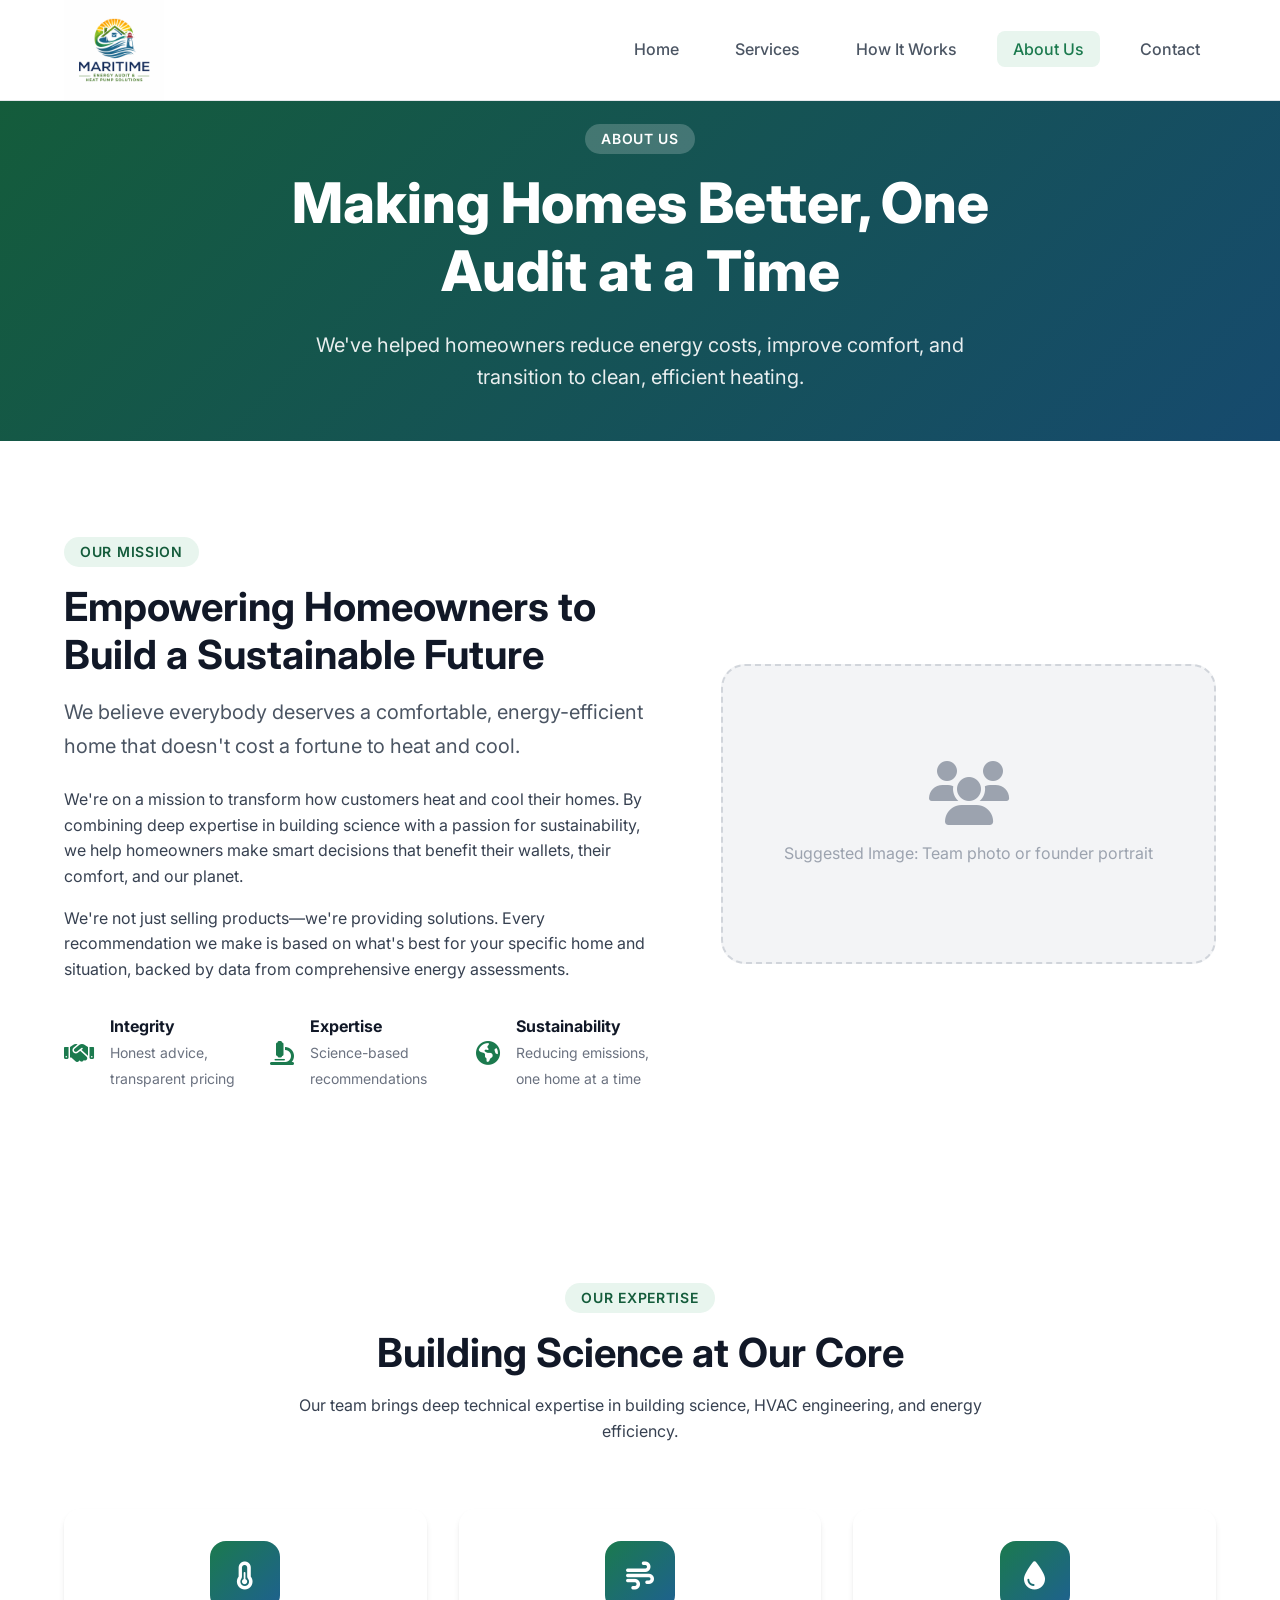
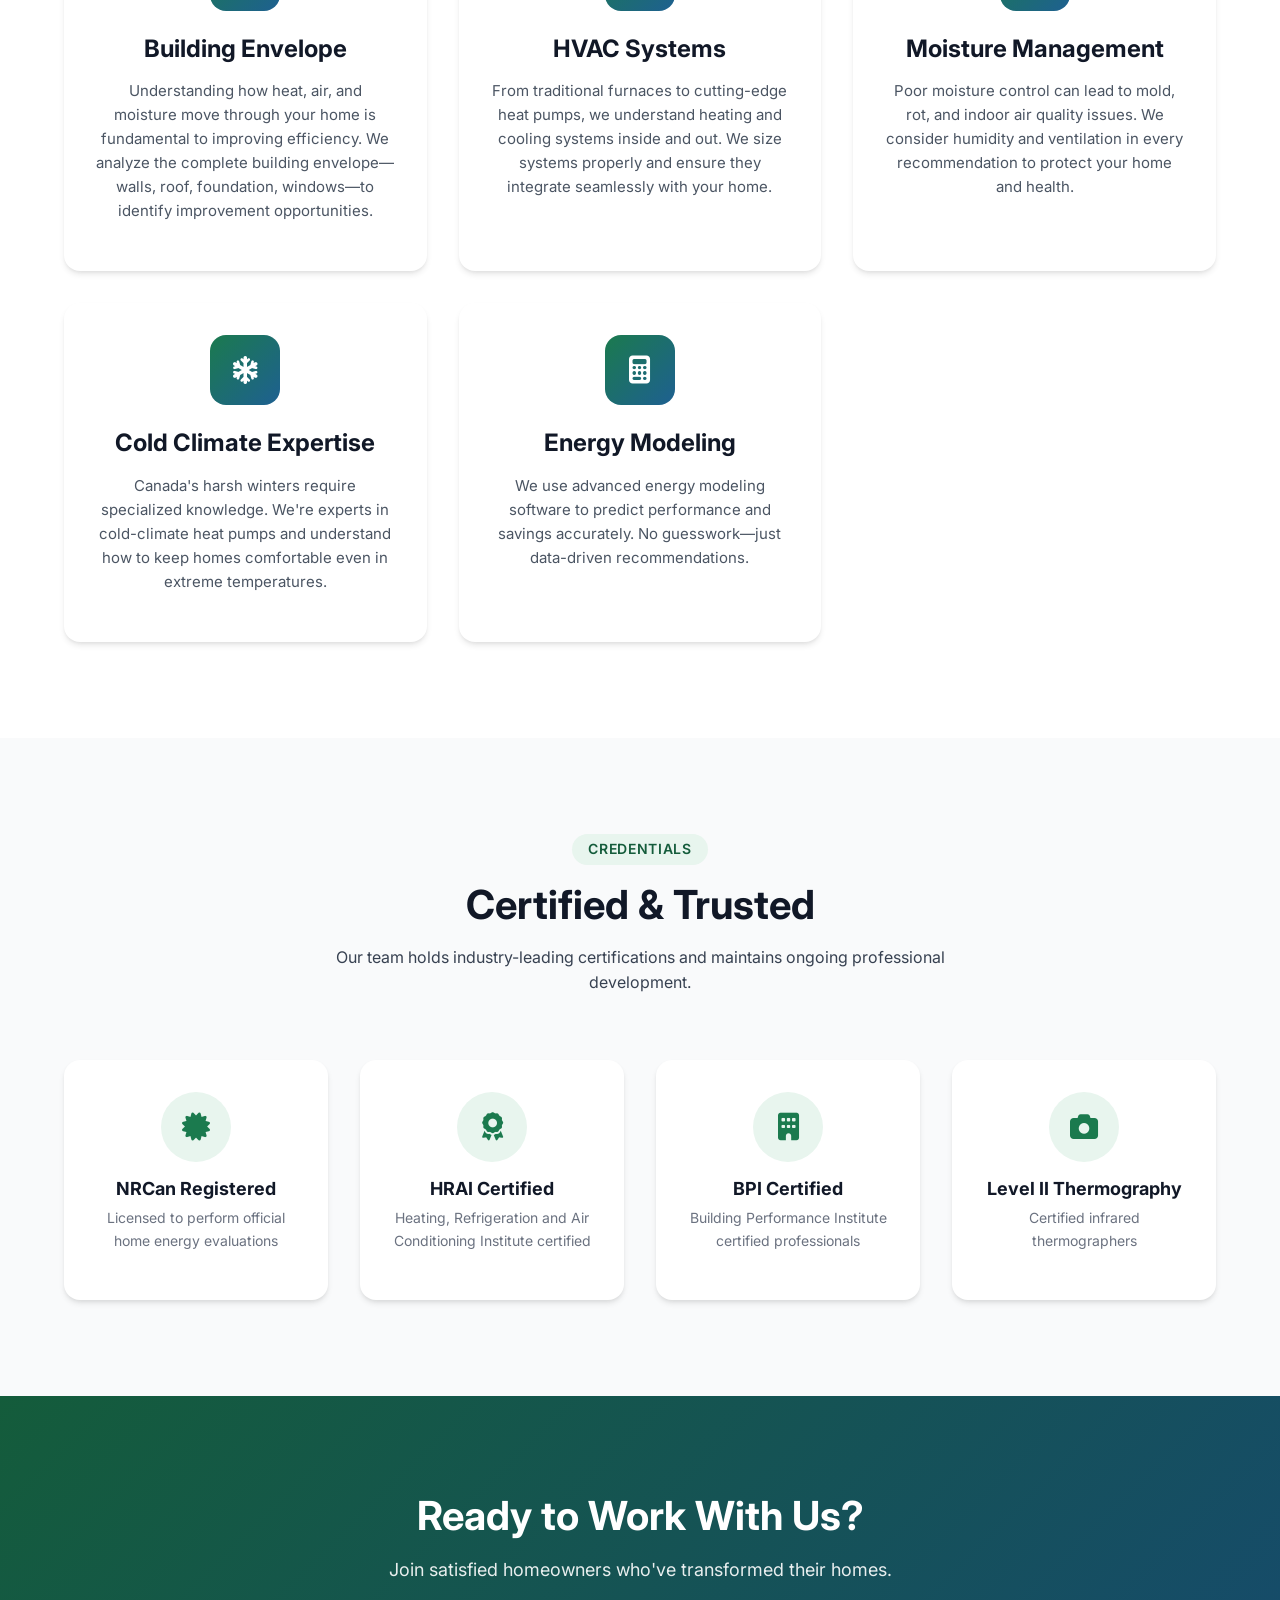
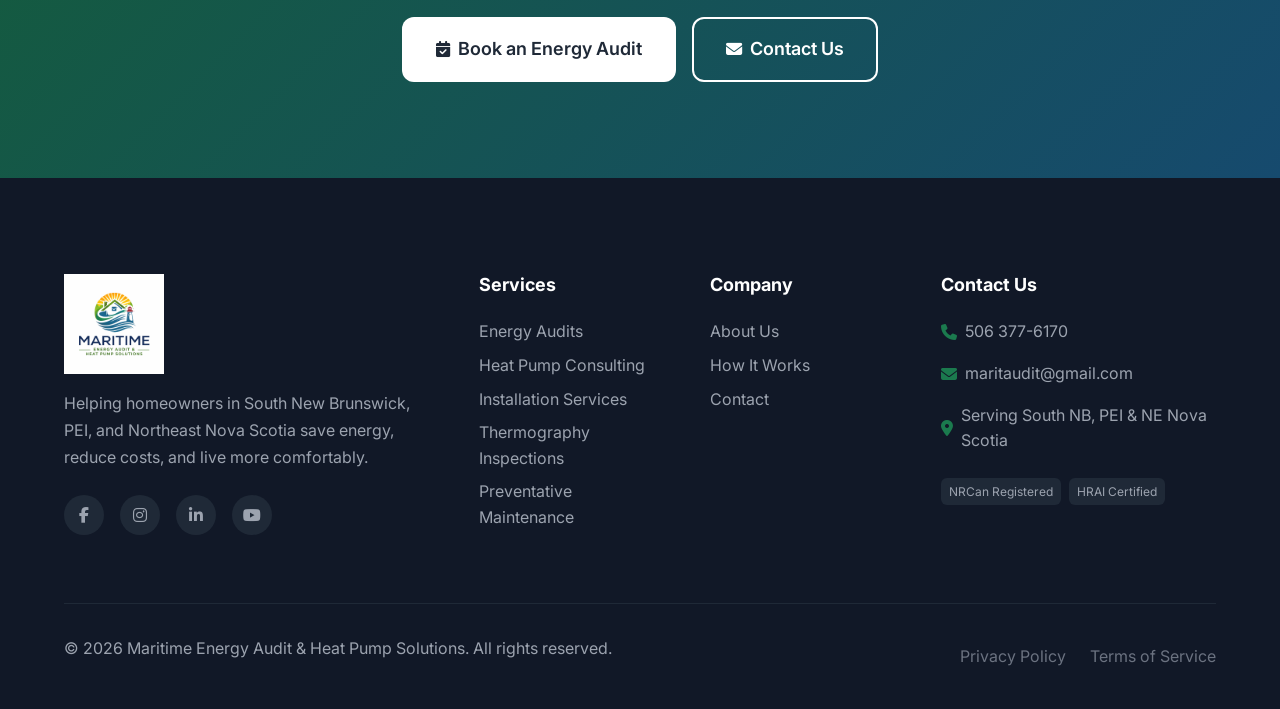
==== commit cfa4f5ff: "Update email addresses and remove quote form - Changed all email addresses from info@maritimeenergy." ====
--- a/about.html
+++ b/about.html
@@ -29,7 +29,6 @@
                 
                 <li><a href="about.html" class="active">About Us</a></li>
                 <li><a href="contact.html">Contact</a></li>
-                <li><a href="contact.html" class="btn btn-primary btn-nav">Get a Quote</a></li>
             </ul>
         </div>
     </nav>
@@ -237,7 +236,7 @@
                     <h4>Contact Us</h4>
                     <ul>
                         <li><i class="fas fa-phone"></i> 506 377-6170</li>
-                        <li><i class="fas fa-envelope"></i> info@maritimeenergy.ca</li>
+                        <li><i class="fas fa-envelope"></i> maritaudit@gmail.com</li>
                         <li><i class="fas fa-map-marker-alt"></i> Serving South NB, PEI & NE Nova Scotia</li>
                     </ul>
                     <div class="certifications">
--- a/css/styles.css
+++ b/css/styles.css
@@ -1,5 +1,5 @@
 /* ===================================
-   GreenHome Energy Solutions
+   Maritime Energy Audit & Heat Pump Solutions
    Main Stylesheet
    =================================== */
 
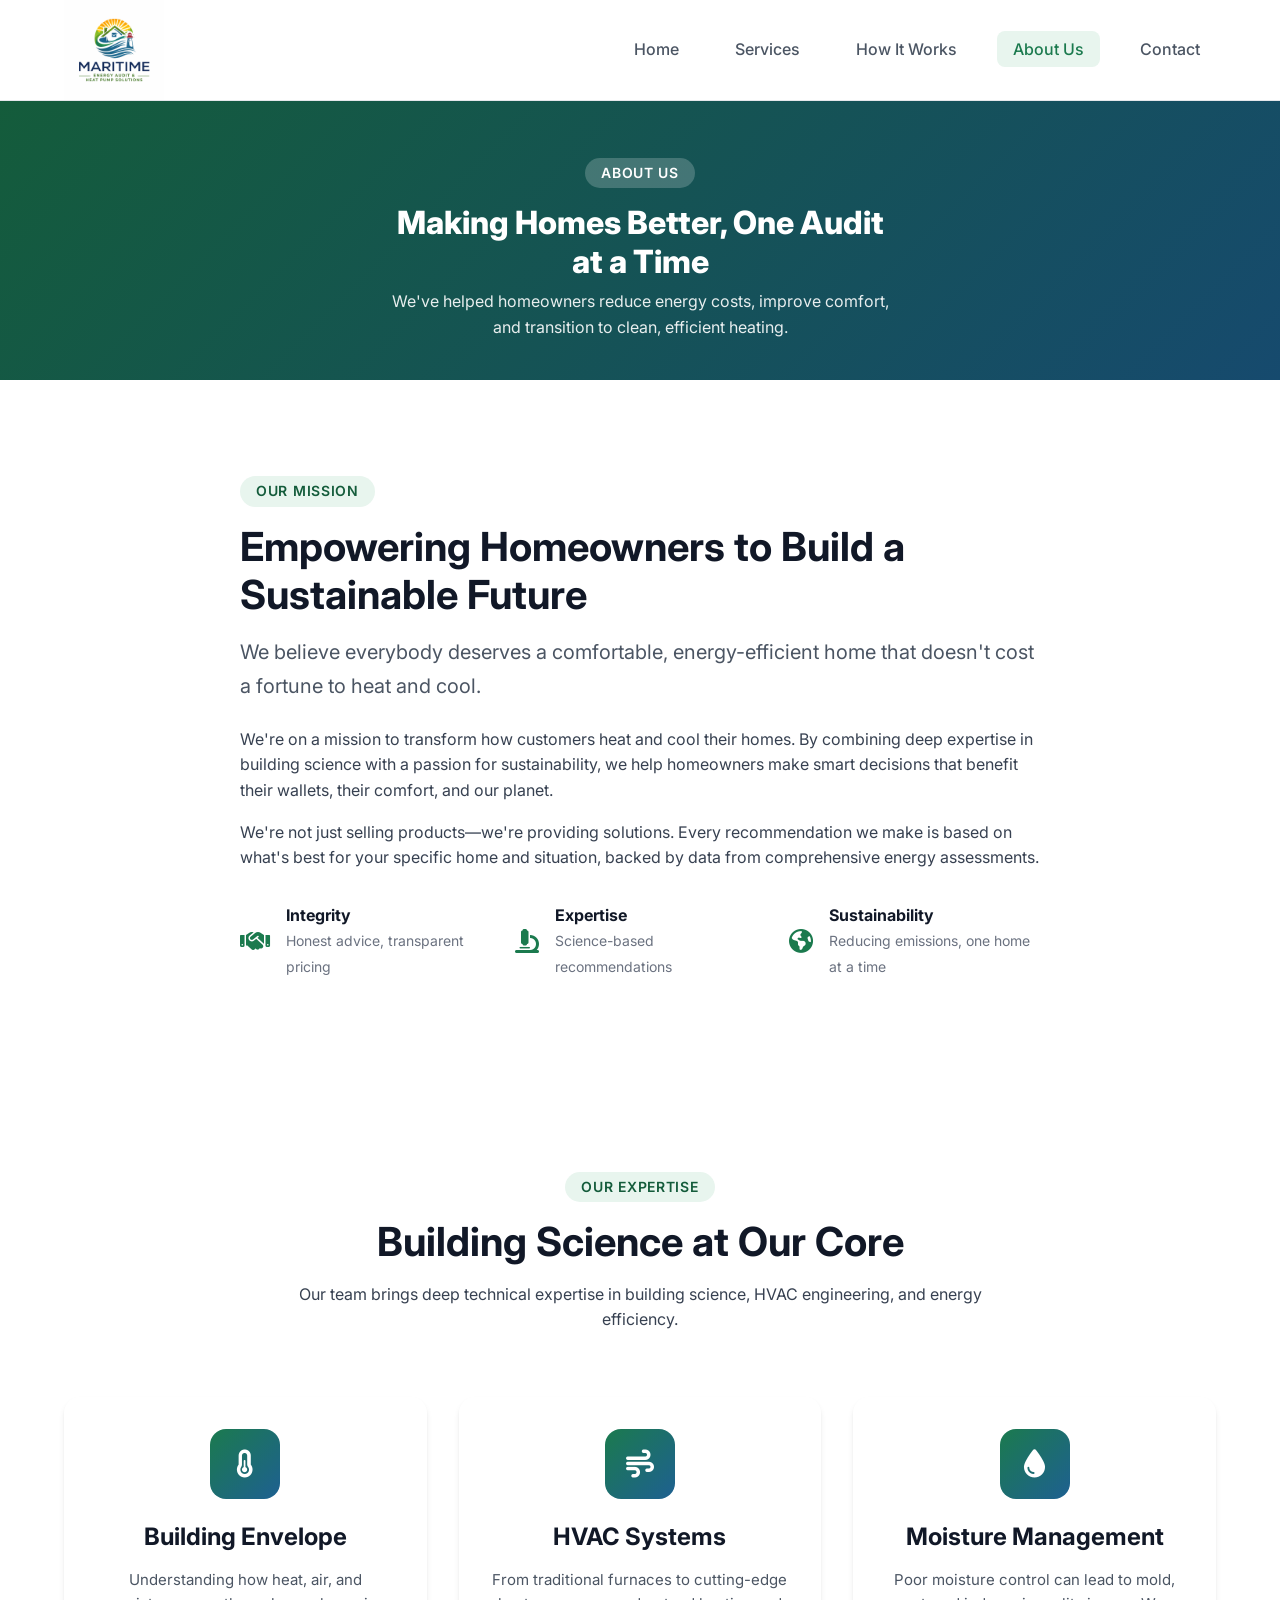
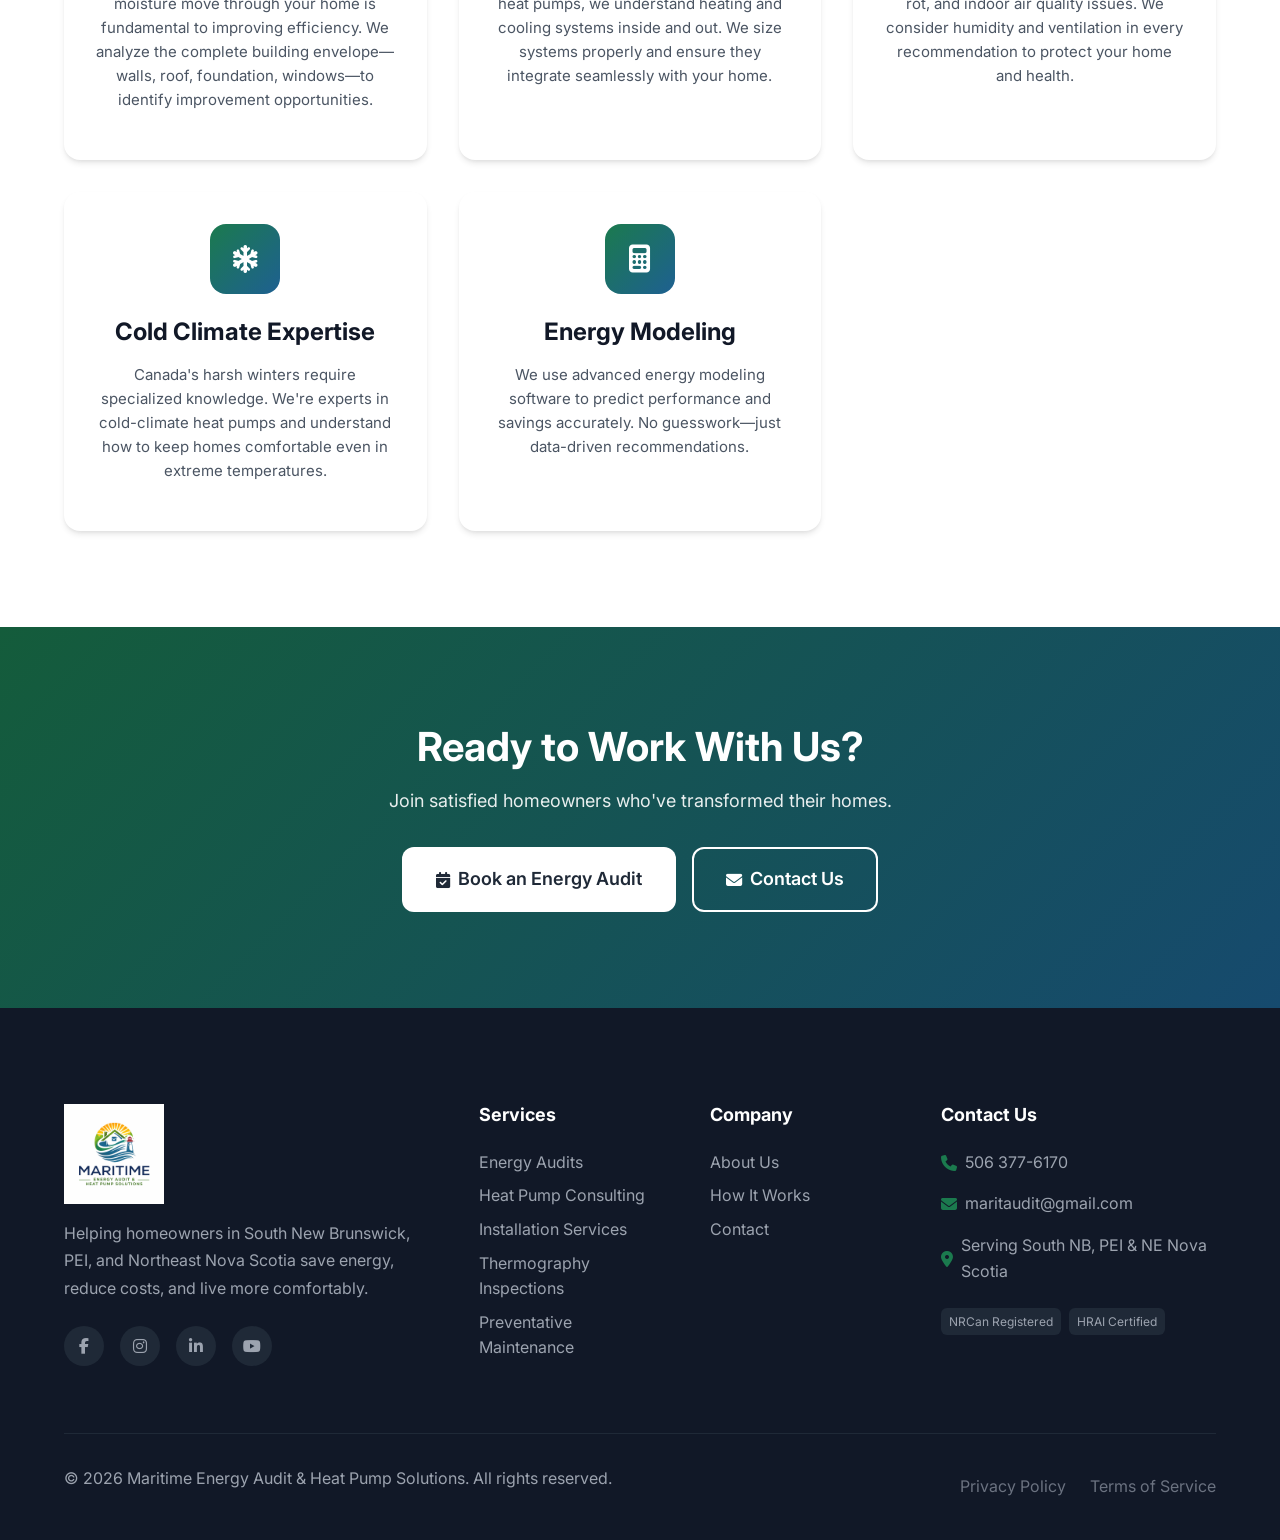
==== commit be10eaa9: "Clean up About page: remove credentials section and team photo placeholders - Remove entire credenti" ====
--- a/about.html
+++ b/about.html
@@ -78,12 +78,6 @@
                         </div>
                     </div>
                 </div>
-                <div class="mission-image">
-                    <div class="image-placeholder large">
-                        <i class="fas fa-users"></i>
-                        <span>Suggested Image: Team photo or founder portrait</span>
-                    </div>
-                </div>
             </div>
         </div>
     </section>
@@ -131,47 +125,6 @@
                     </div>
                     <h3>Energy Modeling</h3>
                     <p>We use advanced energy modeling software to predict performance and savings accurately. No guesswork—just data-driven recommendations.</p>
-                </div>
-            </div>
-        </div>
-    </section>
-
-    <!-- Certifications Section -->
-    <section class="certifications-section section bg-light">
-        <div class="container">
-            <div class="section-header">
-                <span class="section-tag">Credentials</span>
-                <h2>Certified & Trusted</h2>
-                <p>Our team holds industry-leading certifications and maintains ongoing professional development.</p>
-            </div>
-            <div class="cert-grid">
-                <div class="cert-item">
-                    <div class="cert-logo">
-                        <i class="fas fa-certificate"></i>
-                    </div>
-                    <h4>NRCan Registered</h4>
-                    <p>Licensed to perform official home energy evaluations</p>
-                </div>
-                <div class="cert-item">
-                    <div class="cert-logo">
-                        <i class="fas fa-award"></i>
-                    </div>
-                    <h4>HRAI Certified</h4>
-                    <p>Heating, Refrigeration and Air Conditioning Institute certified</p>
-                </div>
-                <div class="cert-item">
-                    <div class="cert-logo">
-                        <i class="fas fa-building"></i>
-                    </div>
-                    <h4>BPI Certified</h4>
-                    <p>Building Performance Institute certified professionals</p>
-                </div>
-                <div class="cert-item">
-                    <div class="cert-logo">
-                        <i class="fas fa-camera"></i>
-                    </div>
-                    <h4>Level II Thermography</h4>
-                    <p>Certified infrared thermographers</p>
                 </div>
             </div>
         </div>
--- a/css/styles.css
+++ b/css/styles.css
@@ -522,23 +522,24 @@
 .page-hero {
     background: var(--gradient-hero);
     /* reduce top padding by ~100px so page hero begins just below header */
-    padding: calc(var(--header-height) + var(--spacing-lg) - 100px) 0 var(--spacing-xl);
+    padding: calc(var(--header-height) + var(--spacing-sm) - 50px) 0 var(--spacing-lg);
     text-align: center;
 }
 
 .page-hero-content {
-    max-width: 700px;
+    max-width: 500px;
     margin: 0 auto;
 }
 
 .page-hero h1 {
     color: var(--white);
-    margin-bottom: var(--spacing-lg);
+    margin-bottom: var(--spacing-sm);
+    font-size: clamp(1.5rem, 4vw, 2rem);
 }
 
 .page-hero p {
     color: rgba(255, 255, 255, 0.9);
-    font-size: 1.25rem;
+    font-size: 1rem;
 }
 
 .page-hero .section-tag {
@@ -954,24 +955,9 @@
 
 /* ===== Service Area Section ===== */
 .service-area-content {
-    display: grid;
-    grid-template-columns: 1fr 1fr;
-    gap: var(--spacing-3xl);
-    align-items: center;
-}
-
-.service-area-map-container {
-    background: var(--white);
-    border-radius: var(--radius-xl);
-    padding: var(--spacing-lg);
-    box-shadow: var(--shadow-lg);
-    overflow: hidden;
-}
-
-.service-area-map-img {
-    width: 100%;
-    height: auto;
-    display: block;
+    max-width: 800px;
+    margin: 0 auto;
+    text-align: center;
 }
 
 .service-area-details h3 {
@@ -1029,16 +1015,7 @@
     text-decoration: underline;
 }
 
-@media (max-width: 768px) {
-    .service-area-content {
-        grid-template-columns: 1fr;
-        gap: var(--spacing-xl);
-    }
-    
-    .service-area-map-container {
-        order: -1;
-    }
-}
+
 
 /* ===== Footer ===== */
 .footer {
@@ -1461,27 +1438,13 @@
 
 .process-step {
     display: grid;
-    grid-template-columns: 60px 1fr 1fr;
+    grid-template-columns: 60px 1fr;
     gap: var(--spacing-2xl);
     margin-bottom: var(--spacing-3xl);
     position: relative;
 }
 
-.process-step.reverse {
-    grid-template-columns: 1fr 1fr 60px;
-}
-
-.process-step.reverse .step-number {
-    order: 3;
-}
-
-.process-step.reverse .step-content {
-    order: 2;
-}
-
-.process-step.reverse .step-image {
-    order: 1;
-}
+
 
 .step-number {
     width: 60px;
@@ -2079,10 +2042,8 @@
 
 /* ===== About Page ===== */
 .mission-grid {
-    display: grid;
-    grid-template-columns: 1.2fr 1fr;
-    gap: var(--spacing-3xl);
-    align-items: center;
+    max-width: 800px;
+    margin: 0 auto;
 }
 
 .mission-content .lead {
@@ -2342,236 +2303,98 @@
 
 /* ===== Contact Page ===== */
 .contact-grid {
-    display: grid;
-    grid-template-columns: 1.5fr 1fr;
-    gap: var(--spacing-3xl);
+    display: flex;
+    justify-content: center;
 }
 
 .contact-form-wrapper {
     background: var(--white);
     border-radius: var(--radius-xl);
-    padding: var(--spacing-2xl);
+    padding: var(--spacing-xl);
     box-shadow: var(--shadow-lg);
-}
-
-.form-header {
-    margin-bottom: var(--spacing-xl);
-}
-
-.form-header h2 {
-    margin-bottom: var(--spacing-sm);
-}
-
-.form-header p {
-    color: var(--gray-600);
-}
-
-.form-row {
-    display: grid;
-    grid-template-columns: repeat(auto-fit, minmax(200px, 1fr));
-    gap: var(--spacing-md);
-}
-
-.checkbox-group {
-    margin: var(--spacing-lg) 0;
-}
-
-.checkbox-label {
-    display: flex;
-    align-items: flex-start;
-    gap: var(--spacing-md);
-    cursor: pointer;
-}
-
-.checkbox-label input {
-    width: auto;
-    margin-top: 4px;
-}
-
-.checkbox-label span {
-    font-size: 0.9375rem;
-    color: var(--gray-600);
-}
-
-.checkbox-label a {
-    color: var(--primary-green);
-}
-
-.form-success {
+    display: flex;
+    flex-direction: column;
+    max-width: 600px;
+    width: 100%;
+    border: 1px solid var(--gray-200);
+}
+
+.contact-info-horizontal {
+    display: flex;
+    gap: var(--spacing-lg);
+    margin-top: var(--spacing-xl);
+    justify-content: space-between;
+}
+
+.contact-info-horizontal > div {
+    background: linear-gradient(135deg, var(--gray-50) 0%, var(--white) 100%);
+    border: 2px solid var(--gray-200);
+    border-radius: var(--radius-xl);
+    padding: var(--spacing-lg);
     text-align: center;
-    padding: var(--spacing-3xl);
-}
-
-.success-icon {
-    width: 80px;
-    height: 80px;
-    background: var(--primary-green-light);
-    border-radius: var(--radius-full);
-    display: flex;
-    align-items: center;
-    justify-content: center;
-    margin: 0 auto var(--spacing-lg);
-}
-
-.success-icon i {
-    font-size: 2.5rem;
-    color: var(--primary-green);
-}
-
-.form-success h3 {
-    margin-bottom: var(--spacing-md);
-}
-
-.form-success p {
-    color: var(--gray-600);
-    margin-bottom: var(--spacing-xl);
-}
-
-.contact-sidebar {
-    display: flex;
-    flex-direction: column;
-    gap: var(--spacing-xl);
-}
-
-.contact-info-card,
-.service-area-card,
-.quick-links-card,
-.trust-card {
-    background: var(--white);
-    border-radius: var(--radius-xl);
-    padding: var(--spacing-xl);
-    box-shadow: var(--shadow-md);
-}
-
-.contact-info-card h3,
-.service-area-card h3,
-.quick-links-card h3,
-.trust-card h3 {
-    margin-bottom: var(--spacing-lg);
-}
-
-.contact-methods {
-    display: flex;
-    flex-direction: column;
-    gap: var(--spacing-lg);
-}
-
-.contact-method {
-    display: flex;
-    gap: var(--spacing-md);
-}
-
-.method-icon {
-    width: 50px;
-    height: 50px;
-    background: var(--primary-green-light);
-    border-radius: var(--radius-lg);
-    display: flex;
-    align-items: center;
-    justify-content: center;
-    flex-shrink: 0;
-}
-
-.method-icon i {
-    font-size: 1.25rem;
-    color: var(--primary-green);
-}
-
-.method-details strong {
-    display: block;
-    color: var(--gray-900);
-    margin-bottom: var(--spacing-xs);
-}
-
-.method-details a {
-    display: block;
-    font-weight: 600;
-}
-
-.method-details span {
-    font-size: 0.875rem;
-    color: var(--gray-500);
-}
-
-.map-placeholder {
-    background: var(--gray-100);
-    border-radius: var(--radius-lg);
-    padding: var(--spacing-xl);
-    text-align: center;
-    margin-bottom: var(--spacing-lg);
-}
-
-.map-placeholder i {
-    font-size: 3rem;
-    color: var(--gray-400);
-    margin-bottom: var(--spacing-md);
-}
-
-.map-placeholder span {
-    display: block;
+    flex: 1;
+    transition: all var(--transition-base);
+    position: relative;
+    overflow: hidden;
+}
+
+.contact-info-horizontal > div:hover {
+    transform: translateY(-4px);
+    box-shadow: var(--shadow-xl);
+    border-color: var(--primary-green-light);
+}
+
+.contact-info-horizontal > div::before {
+    content: '';
+    position: absolute;
+    top: 0;
+    left: 0;
+    right: 0;
+    height: 4px;
+    background: var(--gradient-primary);
+    transform: scaleX(0);
+    transition: transform var(--transition-base);
+}
+
+.contact-info-horizontal > div:hover::before {
+    transform: scaleX(1);
+}
+
+.contact-info-horizontal i {
+    font-size: 2rem !important;
+    color: var(--primary-green) !important;
+    margin-bottom: var(--spacing-md) !important;
+    transition: all var(--transition-base);
+}
+
+.contact-info-horizontal > div:hover i {
+    color: var(--primary-green-dark) !important;
+    transform: scale(1.1);
+}
+
+.contact-info-horizontal p {
+    margin-bottom: var(--spacing-sm) !important;
     font-weight: 600;
     color: var(--gray-700);
 }
 
-.map-placeholder p {
-    font-size: 0.875rem;
-    color: var(--gray-500);
-    margin-bottom: 0;
-}
-
-.provinces-served h4 {
-    font-size: 0.9375rem;
-    margin-bottom: var(--spacing-md);
-}
-
-.province-tags {
-    display: flex;
-    flex-wrap: wrap;
-    gap: var(--spacing-sm);
-}
-
-.province-tag {
-    background: var(--primary-green-light);
-    color: var(--primary-green-dark);
-    padding: var(--spacing-xs) var(--spacing-sm);
-    border-radius: var(--radius-full);
-    font-size: 0.75rem;
-    font-weight: 500;
-}
-
-.quick-links-card ul li {
-    margin-bottom: var(--spacing-sm);
-}
-
-.quick-links-card a {
-    display: flex;
-    align-items: center;
-    gap: var(--spacing-sm);
-    padding: var(--spacing-sm);
-    border-radius: var(--radius-md);
-    color: var(--gray-700);
-    transition: all var(--transition-fast);
-}
-
-.quick-links-card a:hover {
-    background: var(--primary-green-light);
-    color: var(--primary-green);
-}
-
-.trust-list li {
-    display: flex;
-    align-items: center;
-    gap: var(--spacing-sm);
-    padding: var(--spacing-sm) 0;
-    border-bottom: 1px solid var(--gray-100);
-}
-
-.trust-list li:last-child {
-    border-bottom: none;
-}
-
-.trust-list i {
-    color: var(--primary-green);
+.contact-info-horizontal a {
+    font-size: 1.25rem !important;
+    font-weight: 700 !important;
+    color: var(--primary-green) !important;
+    text-decoration: none !important;
+    transition: color var(--transition-fast);
+}
+
+.contact-info-horizontal a:hover {
+    color: var(--primary-green-dark) !important;
+}
+
+.contact-info-horizontal p:last-child {
+    margin-top: var(--spacing-md) !important;
+    color: var(--gray-500) !important;
+    font-size: 0.875rem !important;
+    font-weight: 500 !important;
 }
 
 /* ===== Mobile Responsive ===== */
@@ -2681,9 +2504,32 @@
     .comparison-grid,
     .mission-grid,
     .story-content,
-    .help-content,
+    .help-content {
+        grid-template-columns: 1fr;
+    }
+    
     .contact-grid {
-        grid-template-columns: 1fr;
+        justify-content: center;
+    }
+    
+    .contact-form-wrapper {
+        max-width: 100%;
+        margin: 0 var(--spacing-md);
+        padding: var(--spacing-lg);
+    }
+    
+    .contact-info-horizontal {
+        flex-direction: column;
+        gap: var(--spacing-lg);
+    }
+    
+    .contact-info-horizontal > div {
+        padding: var(--spacing-md);
+    }
+    
+    .form-header {
+        padding-bottom: var(--spacing-md);
+        margin-bottom: var(--spacing-lg);
     }
     
     .service-detail-grid,
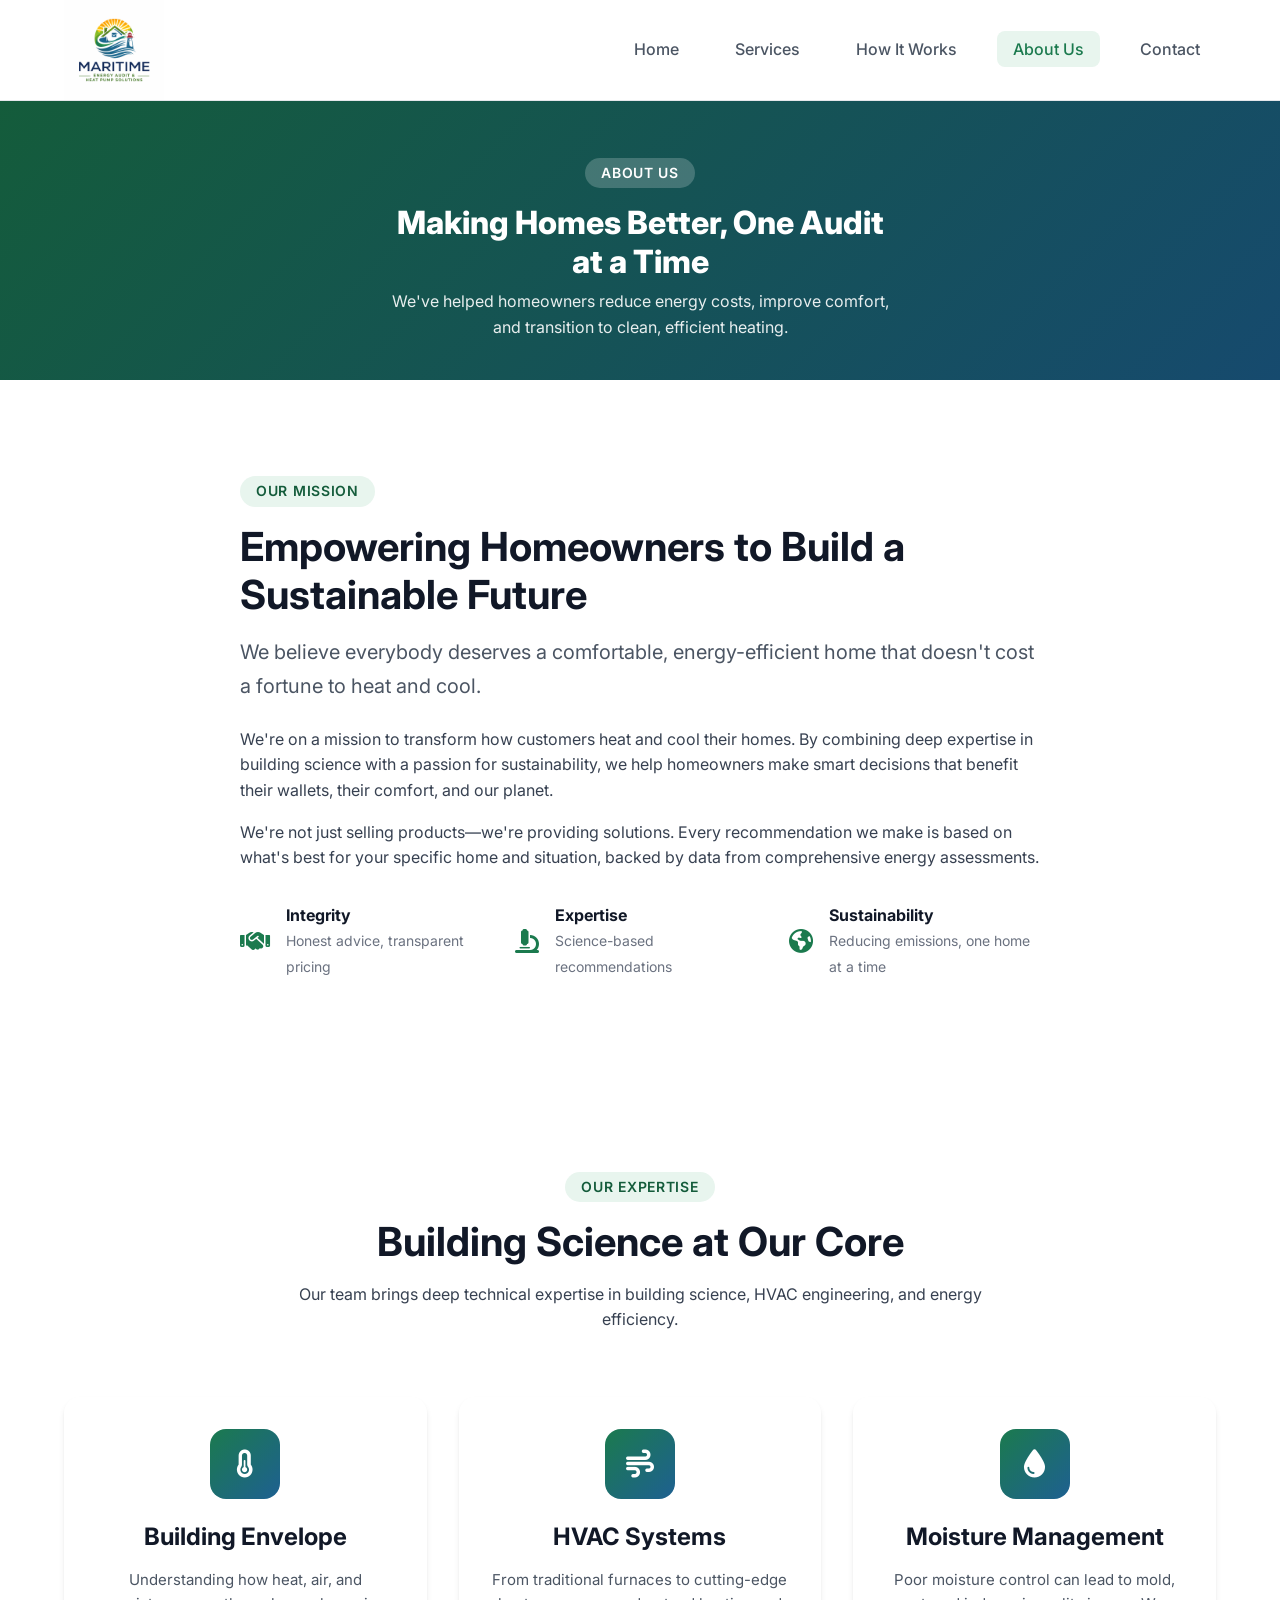
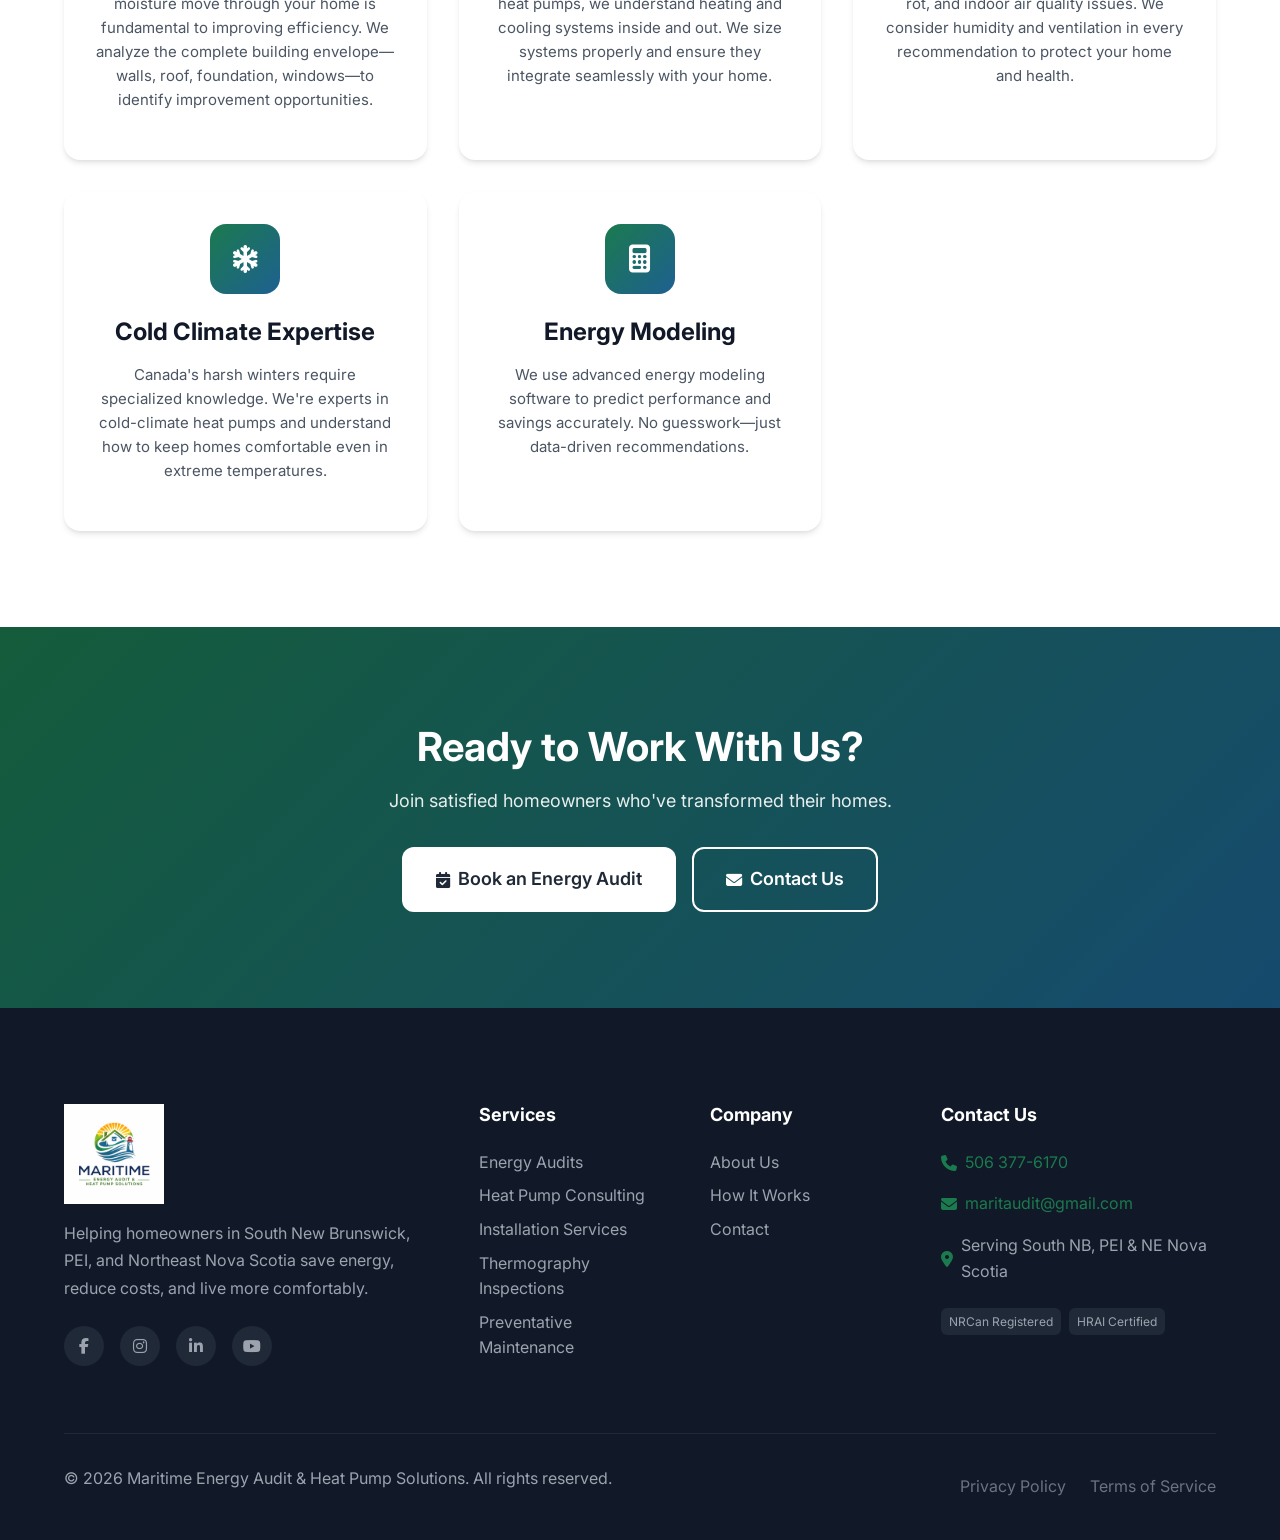
==== commit 05b00a05: "Standardize contact information across all pages - Updated phone number to consistent format: 506 37" ====
--- a/about.html
+++ b/about.html
@@ -188,8 +188,14 @@
                 <div class="footer-contact">
                     <h4>Contact Us</h4>
                     <ul>
-                        <li><i class="fas fa-phone"></i> 506 377-6170</li>
-                        <li><i class="fas fa-envelope"></i> maritaudit@gmail.com</li>
+                        <li>
+                            <i class="fas fa-phone"></i>
+                            <a href="tel:+15063776170">506 377-6170</a>
+                        </li>
+                        <li>
+                            <i class="fas fa-envelope"></i>
+                            <a href="mailto:maritaudit@gmail.com">maritaudit@gmail.com</a>
+                        </li>
                         <li><i class="fas fa-map-marker-alt"></i> Serving South NB, PEI & NE Nova Scotia</li>
                     </ul>
                     <div class="certifications">
@@ -201,8 +207,8 @@
             <div class="footer-bottom">
                 <p>&copy; 2026 Maritime Energy Audit & Heat Pump Solutions. All rights reserved.</p>
                 <div class="footer-legal">
-                    <a href="#">Privacy Policy</a>
-                    <a href="#">Terms of Service</a>
+                    <a href="privacy-policy.html">Privacy Policy</a>
+                    <a href="terms-of-service.html">Terms of Service</a>
                 </div>
             </div>
         </div>
--- a/css/styles.css
+++ b/css/styles.css
@@ -2301,6 +2301,134 @@
     color: var(--gray-600);
 }
 
+/* ===== Privacy Policy Page ===== */
+.privacy-content {
+    max-width: 900px;
+    margin: 0 auto;
+}
+
+.last-updated {
+    background: var(--primary-green-light);
+    padding: var(--spacing-md);
+    border-radius: var(--radius-lg);
+    margin-bottom: var(--spacing-2xl);
+    text-align: center;
+}
+
+.last-updated p {
+    margin: 0;
+    color: var(--primary-green-dark);
+}
+
+.policy-section {
+    margin-bottom: var(--spacing-3xl);
+}
+
+.policy-section h2 {
+    color: var(--primary-green-dark);
+    border-bottom: 2px solid var(--primary-green-light);
+    padding-bottom: var(--spacing-sm);
+    margin-bottom: var(--spacing-lg);
+}
+
+.policy-section h3 {
+    color: var(--gray-800);
+    margin-top: var(--spacing-xl);
+    margin-bottom: var(--spacing-md);
+}
+
+.policy-list {
+    margin: var(--spacing-lg) 0;
+}
+
+.policy-list li {
+    display: flex;
+    align-items: flex-start;
+    gap: var(--spacing-md);
+    margin-bottom: var(--spacing-md);
+    color: var(--gray-700);
+}
+
+.policy-list li i {
+    color: var(--primary-green);
+    margin-top: 3px;
+    flex-shrink: 0;
+}
+
+.rights-grid {
+    display: grid;
+    grid-template-columns: repeat(2, 1fr);
+    gap: var(--spacing-lg);
+    margin: var(--spacing-xl) 0;
+}
+
+.right-item {
+    background: var(--gray-50);
+    padding: var(--spacing-lg);
+    border-radius: var(--radius-lg);
+    border-left: 4px solid var(--primary-green);
+}
+
+.right-item h4 {
+    display: flex;
+    align-items: center;
+    gap: var(--spacing-sm);
+    margin-bottom: var(--spacing-sm);
+    color: var(--primary-green-dark);
+}
+
+.right-item h4 i {
+    color: var(--primary-green);
+}
+
+.right-item p {
+    margin: 0;
+    color: var(--gray-600);
+    font-size: 0.9375rem;
+}
+
+.contact-privacy {
+    display: grid;
+    grid-template-columns: repeat(3, 1fr);
+    gap: var(--spacing-xl);
+    margin-top: var(--spacing-xl);
+}
+
+.contact-method {
+    background: var(--white);
+    padding: var(--spacing-xl);
+    border-radius: var(--radius-xl);
+    box-shadow: var(--shadow-md);
+    text-align: center;
+}
+
+.contact-method h4 {
+    display: flex;
+    align-items: center;
+    justify-content: center;
+    gap: var(--spacing-sm);
+    margin-bottom: var(--spacing-md);
+    color: var(--primary-green-dark);
+}
+
+.contact-method h4 i {
+    color: var(--primary-green);
+}
+
+.contact-method p {
+    margin: 0;
+    color: var(--gray-600);
+}
+
+.contact-method a {
+    color: var(--primary-green);
+    font-weight: 600;
+}
+
+.contact-method a:hover {
+    color: var(--primary-green-dark);
+}
+
 /* ===== Contact Page ===== */
 .contact-grid {
     display: flex;
@@ -2663,6 +2791,14 @@
         transform: rotate(90deg);
         justify-content: center;
     }
+    
+    .rights-grid {
+        grid-template-columns: 1fr;
+    }
+    
+    .contact-privacy {
+        grid-template-columns: 1fr;
+    }
 }
 
 @media (max-width: 480px) {
